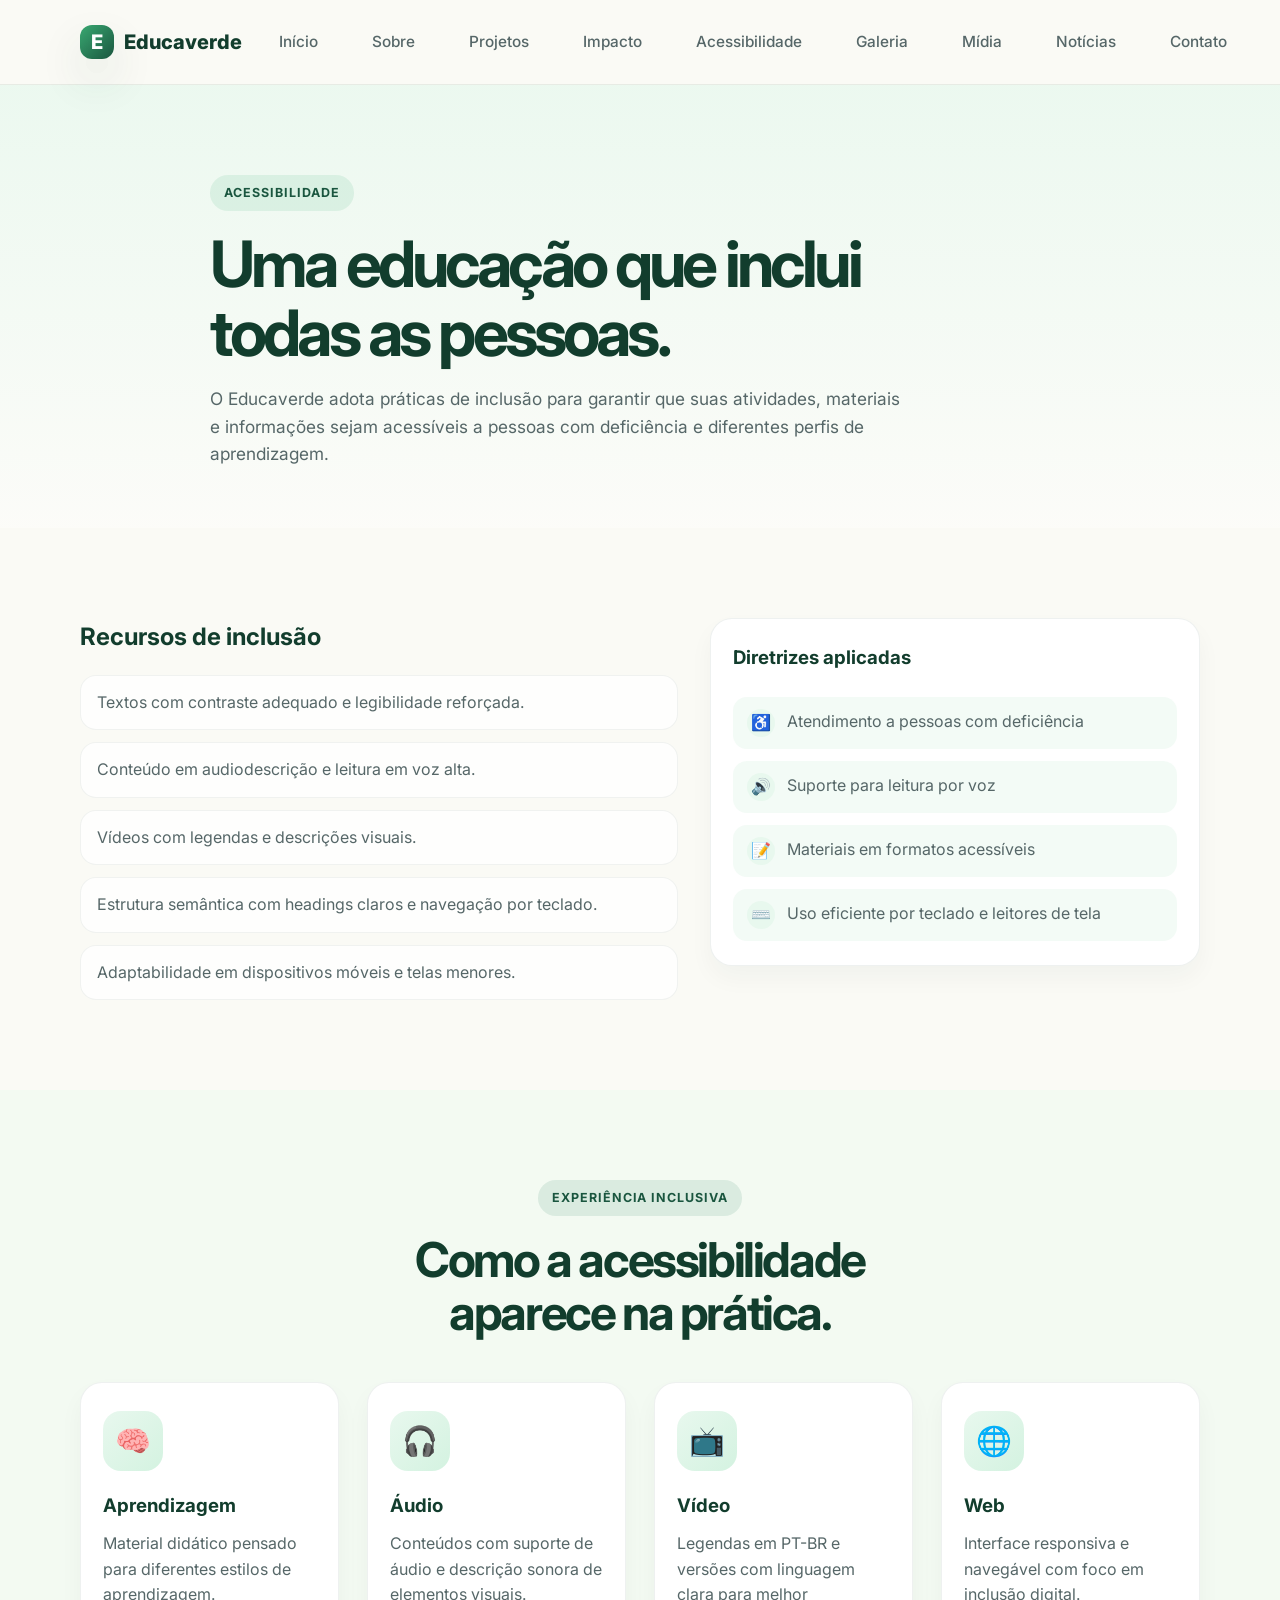
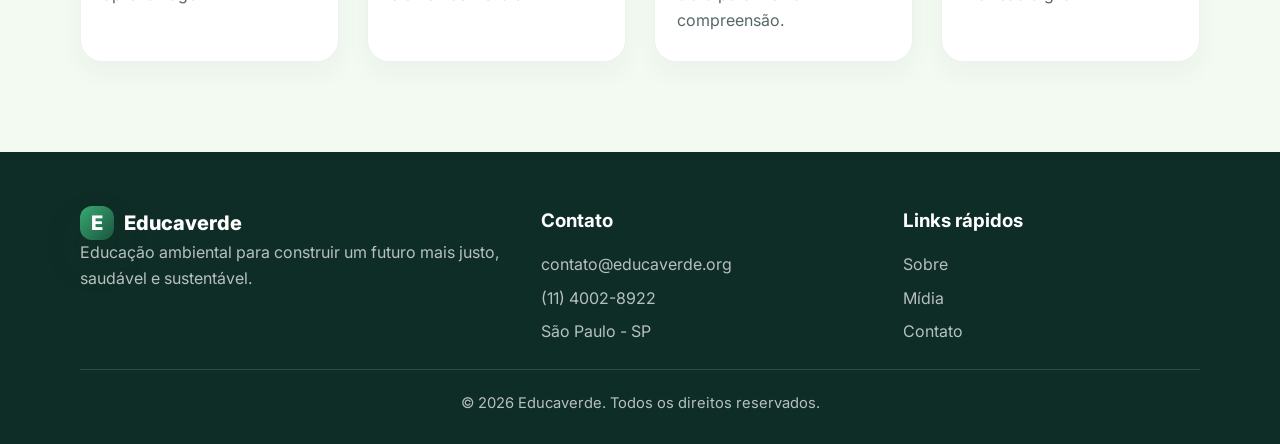
==== Educaverde/acessibilidade.html @ 52909c85 "Add files via upload" ====
<!DOCTYPE html>
<html lang="pt-BR">
  <head>
    <meta charset="UTF-8" />
    <meta name="viewport" content="width=device-width, initial-scale=1.0" />
    <title>Acessibilidade | Educaverde</title>
    <meta name="description" content="Recursos de inclusão para pessoas com deficiência no Educaverde." />
    <link rel="preconnect" href="https://fonts.googleapis.com" />
    <link rel="preconnect" href="https://fonts.gstatic.com" crossorigin />
    <link href="https://fonts.googleapis.com/css2?family=Inter:wght@400;500;600;700;800;900&display=swap" rel="stylesheet" />
    <link rel="stylesheet" href="styles.css" />
  </head>
  <body>
    <header class="topbar">
      <div class="container nav">
        <a href="index.html" class="brand" aria-label="Educaverde home">
          <span class="brand-mark">E</span>
          <span>Educaverde</span>
        </a>

        <nav class="menu" aria-label="Menu principal">
          <a href="index.html">Início</a>
          <a href="sobre.html">Sobre</a>
          <a href="projetos.html">Projetos</a>
          <a href="impacto.html">Impacto</a>
          <a href="acessibilidade.html">Acessibilidade</a>
          <a href="galeria.html">Galeria</a>
          <a href="midia.html">Mídia</a>
          <a href="noticias.html">Notícias</a>
          <a href="contato.html">Contato</a>
          <a href="orcamento_hospedagem.html">Orçamento</a>
        </nav>

        <a href="contato.html" class="btn btn-primary">Quero participar</a>
      </div>
    </header>

    <main>
      <section class="page-hero">
        <div class="container narrow">
          <span class="eyebrow">Acessibilidade</span>
          <h1>Uma educação que inclui todas as pessoas.</h1>
          <p>
            O Educaverde adota práticas de inclusão para garantir que suas atividades, materiais e informações sejam acessíveis a pessoas com deficiência e diferentes perfis de aprendizagem.
          </p>
        </div>
      </section>

      <section class="content-section">
        <div class="container two-col">
          <div>
            <h2>Recursos de inclusão</h2>
            <ul class="feature-list">
              <li>Textos com contraste adequado e legibilidade reforçada.</li>
              <li>Conteúdo em audiodescrição e leitura em voz alta.</li>
              <li>Vídeos com legendas e descrições visuais.</li>
              <li>Estrutura semântica com headings claros e navegação por teclado.</li>
              <li>Adaptabilidade em dispositivos móveis e telas menores.</li>
            </ul>
          </div>

          <div class="info-panel">
            <h3>Diretrizes aplicadas</h3>
            <ul class="check-list vertical">
              <li><strong>♿</strong><span>Atendimento a pessoas com deficiência</span></li>
              <li><strong>🔊</strong><span>Suporte para leitura por voz</span></li>
              <li><strong>📝</strong><span>Materiais em formatos acessíveis</span></li>
              <li><strong>⌨️</strong><span>Uso eficiente por teclado e leitores de tela</span></li>
            </ul>
          </div>
        </div>
      </section>

      <section class="content-section muted-bg">
        <div class="container">
          <div class="section-heading center">
            <span class="eyebrow eyebrow-green">Experiência inclusiva</span>
            <h2>Como a acessibilidade aparece na prática.</h2>
          </div>

          <div class="card-grid four-col">
            <article class="mini-card-panel">
              <div class="icon-box">🧠</div>
              <h3>Aprendizagem</h3>
              <p>Material didático pensado para diferentes estilos de aprendizagem.</p>
            </article>
            <article class="mini-card-panel">
              <div class="icon-box">🎧</div>
              <h3>Áudio</h3>
              <p>Conteúdos com suporte de áudio e descrição sonora de elementos visuais.</p>
            </article>
            <article class="mini-card-panel">
              <div class="icon-box">📺</div>
              <h3>Vídeo</h3>
              <p>Legendas em PT-BR e versões com linguagem clara para melhor compreensão.</p>
            </article>
            <article class="mini-card-panel">
              <div class="icon-box">🌐</div>
              <h3>Web</h3>
              <p>Interface responsiva e navegável com foco em inclusão digital.</p>
            </article>
          </div>
        </div>
      </section>
    </main>

    <footer class="site-footer">
      <div class="container footer-grid">
        <div>
          <a href="index.html" class="brand footer-brand">
            <span class="brand-mark">E</span>
            <span>Educaverde</span>
          </a>
          <p>Educação ambiental para construir um futuro mais justo, saudável e sustentável.</p>
        </div>
        <div>
          <h3>Contato</h3>
          <ul>
            <li>contato@educaverde.org</li>
            <li>(11) 4002-8922</li>
            <li>São Paulo - SP</li>
          </ul>
        </div>
        <div>
          <h3>Links rápidos</h3>
          <ul>
            <li><a href="sobre.html">Sobre</a></li>
            <li><a href="midia.html">Mídia</a></li>
            <li><a href="contato.html">Contato</a></li>
          </ul>
        </div>
      </div>
      <div class="container footer-bottom"><span>© 2026 Educaverde. Todos os direitos reservados.</span></div>
    </footer>
  </body>
</html>
---- Educaverde/styles.css ----
:root {
  --green-900: #123d2d;
  --green-800: #1a563f;
  --green-700: #277a5a;
  --green-600: #39a871;
  --green-500: #70d59a;
  --green-100: #e8f8ee;
  --green-50: #f2fbf5;
  --cream: #fafaf5;
  --white: #ffffff;
  --text: #1f2a2a;
  --muted: #566768;
  --shadow: 0 20px 45px rgba(25, 77, 59, 0.12);
  --radius: 22px;
}

* {
  box-sizing: border-box;
  margin: 0;
  padding: 0;
}

html {
  scroll-behavior: smooth;
  scroll-padding-top: 100px;
}

body {
  font-family: "Inter", sans-serif;
  background: var(--cream);
  color: var(--text);
  line-height: 1.6;
}

a {
  text-decoration: none;
  color: inherit;
}

img {
  max-width: 100%;
  display: block;
}

.container {
  width: min(1120px, calc(100% - 32px));
  margin: 0 auto;
}

.topbar {
  position: sticky;
  top: 0;
  z-index: 20;
  background: rgba(250, 250, 245, 0.88);
  backdrop-filter: blur(10px);
  border-bottom: 1px solid rgba(18, 61, 45, 0.08);
}

.nav {
  display: flex;
  align-items: center;
  justify-content: space-between;
  min-height: 84px;
  gap: 24px;
}

.brand {
  display: inline-flex;
  align-items: center;
  gap: 10px;
  font-weight: 800;
  font-size: 1.25rem;
  color: var(--green-900);
}

.brand-mark {
  display: inline-flex;
  align-items: center;
  justify-content: center;
  width: 34px;
  height: 34px;
  border-radius: 12px;
  background: linear-gradient(135deg, var(--green-600), var(--green-800));
  color: var(--white);
  box-shadow: var(--shadow);
}

.menu {
  display: flex;
  align-items: center;
  gap: 28px;
  color: var(--muted);
  font-size: 0.96rem;
  font-weight: 500;
}

.menu a {
  transition: color 0.2s ease, background-color 0.2s ease, border-color 0.2s ease;
  padding: 8px 12px;
  border-radius: 999px;
  border: 1px solid transparent;
}

.menu a:hover,
.menu a:focus-visible {
  color: var(--green-800);
  background: rgba(57, 168, 113, 0.08);
}

.menu a.active {
  background: rgba(57, 168, 113, 0.12);
  color: var(--green-900);
  border-color: rgba(39, 122, 90, 0.18);
  font-weight: 700;
}

.btn {
  display: inline-flex;
  align-items: center;
  justify-content: center;
  border-radius: 999px;
  padding: 0.9rem 1.6rem;
  font-weight: 700;
  transition: transform 0.2s ease, box-shadow 0.2s ease;
}

.btn:hover,
.btn:focus-visible {
  transform: translateY(-1px);
}

.btn-primary {
  background: linear-gradient(135deg, var(--green-600), var(--green-800));
  color: var(--white);
  box-shadow: 0 14px 25px rgba(39, 122, 90, 0.25);
}

.btn-secondary {
  background: var(--white);
  color: var(--green-900);
  border: 1px solid rgba(18, 61, 45, 0.12);
}

.hero {
  position: relative;
  overflow: hidden;
  padding: 64px 0 32px;
  background:
    radial-gradient(circle at top left, rgba(112, 213, 154, 0.22), transparent 35%),
    linear-gradient(180deg, rgba(255,255,255,0.4), rgba(232,248,238,0.8));
}

.hero-grid {
  display: grid;
  grid-template-columns: 1.1fr 0.9fr;
  align-items: center;
  gap: 52px;
}

.eyebrow {
  display: inline-block;
  margin-bottom: 18px;
  padding: 8px 14px;
  border-radius: 999px;
  background: rgba(57, 168, 113, 0.12);
  color: var(--green-800);
  font-size: 0.78rem;
  font-weight: 700;
  letter-spacing: 0.08em;
  text-transform: uppercase;
}

.eyebrow-green {
  background: rgba(39, 122, 90, 0.12);
}

.hero-copy h1 {
  font-size: clamp(2.5rem, 5vw, 5rem);
  line-height: 1.05;
  letter-spacing: -0.06em;
  color: var(--green-900);
  max-width: 600px;
}

.hero-copy p {
  max-width: 550px;
  margin-top: 20px;
  color: var(--muted);
  font-size: 1.08rem;
}

.hero-actions {
  display: flex;
  flex-wrap: wrap;
  gap: 16px;
  margin-top: 30px;
}

.social-proof {
  list-style: none;
  display: flex;
  flex-wrap: wrap;
  gap: 28px;
  margin-top: 36px;
}

.social-proof li {
  display: flex;
  flex-direction: column;
  gap: 6px;
}

.social-proof strong {
  font-size: 1.8rem;
  color: var(--green-900);
}

.social-proof span {
  color: var(--muted);
  font-size: 0.9rem;
}

.hero-visual {
  position: relative;
  min-height: 540px;
}

.image-card {
  position: absolute;
  right: 30px;
  top: 34px;
  width: min(100%, 520px);
  border-radius: 28px;
  overflow: hidden;
  box-shadow: var(--shadow);
  border: 8px solid rgba(255,255,255,0.7);
}

.image-card img {
  width: 100%;
  height: 620px;
  object-fit: cover;
}

.card-badge {
  position: absolute;
  left: 24px;
  top: 24px;
  z-index: 1;
  background: rgba(255,255,255,0.9);
  color: var(--green-900);
  padding: 0.5rem 0.8rem;
  border-radius: 999px;
  font-weight: 800;
}

.mini-card {
  position: absolute;
  background: rgba(255,255,255,0.96);
  padding: 1rem 1.1rem;
  border-radius: 18px;
  box-shadow: var(--shadow);
  border: 1px solid rgba(18, 61, 45, 0.06);
}

.mini-card-top {
  left: 0;
  top: 80px;
}

.mini-card-bottom {
  right: 0;
  bottom: 20px;
}

.mini-label {
  display: block;
  color: var(--muted);
  font-size: 0.72rem;
  margin-bottom: 0.3rem;
}

.mini-card strong {
  display: block;
  font-size: 1.1rem;
  color: var(--green-900);
}

.mini-card small {
  color: var(--muted);
}

.features,
.programs,
.testimonials,
.about {
  padding: 100px 0;
}

.section-heading {
  margin-bottom: 42px;
}

.section-heading h2 {
  max-width: 620px;
  font-size: clamp(2rem, 4vw, 3rem);
  line-height: 1.1;
  letter-spacing: -0.05em;
  color: var(--green-900);
}

.center {
  text-align: center;
}

.center h2 {
  margin: 0 auto;
}

.feature-grid {
  display: grid;
  grid-template-columns: repeat(3, minmax(0, 1fr));
  gap: 28px;
}

.feature-card {
  background: var(--white);
  border: 1px solid rgba(18, 61, 45, 0.07);
  border-radius: var(--radius);
  padding: 28px 24px;
  box-shadow: 0 10px 30px rgba(18,61,45,0.05);
}

.icon-box {
  width: 60px;
  height: 60px;
  display: grid;
  place-items: center;
  border-radius: 18px;
  margin-bottom: 20px;
  background: linear-gradient(135deg, var(--green-100), rgba(112, 213, 154, 0.3));
  font-size: 1.8rem;
}

.feature-card h3 {
  margin-bottom: 12px;
  color: var(--green-900);
  font-size: 1.3rem;
}

.feature-card p,
.about-copy p,
.program-card p,
.testimonial-grid blockquote {
  color: var(--muted);
}

.about-grid {
  display: grid;
  grid-template-columns: 0.95fr 1.05fr;
  gap: 48px;
  align-items: center;
}

.about-image img {
  width: 100%;
  height: 560px;
  object-fit: cover;
  border-radius: 30px;
  box-shadow: var(--shadow);
}

.about-copy h2 {
  font-size: clamp(2rem, 4vw, 3rem);
  line-height: 1.12;
  letter-spacing: -0.05em;
  color: var(--green-900);
  margin-bottom: 20px;
}

.check-list {
  margin-top: 24px;
  display: grid;
  gap: 18px;
}

.check-list div {
  display: flex;
  align-items: flex-start;
  gap: 12px;
}

.check-list strong {
  width: 28px;
  height: 28px;
  border-radius: 50%;
  display: inline-flex;
  align-items: center;
  justify-content: center;
  color: var(--green-800);
  background: var(--green-100);
  font-size: 1rem;
}

.stats {
  background: linear-gradient(135deg, var(--green-900), var(--green-700));
  color: var(--white);
  padding: 44px 0;
}

.stats-grid {
  display: grid;
  grid-template-columns: repeat(3, minmax(0, 1fr));
  gap: 24px;
}

.stat-item {
  padding: 18px 20px;
  text-align: center;
}

.stat-item strong {
  display: block;
  font-size: clamp(2.1rem, 4vw, 3rem);
  margin-bottom: 12px;
}

.stat-item span {
  color: rgba(255,255,255,0.8);
}

.program-grid {
  display: grid;
  grid-template-columns: repeat(3, minmax(0, 1fr));
  gap: 28px;
}

.program-card {
  padding: 28px 24px;
  background: var(--white);
  border-radius: var(--radius);
  border: 1px solid rgba(18, 61, 45, 0.07);
  box-shadow: 0 12px 30px rgba(18,61,45,0.05);
}

.tag {
  display: inline-block;
  background: var(--green-100);
  color: var(--green-800);
  border-radius: 999px;
  padding: 8px 12px;
  font-size: 0.72rem;
  font-weight: 700;
  letter-spacing: 0.04em;
  text-transform: uppercase;
  margin-bottom: 18px;
}

.program-card h3 {
  margin-bottom: 12px;
  color: var(--green-900);
  font-size: 1.5rem;
}

.testimonial-grid {
  display: grid;
  grid-template-columns: repeat(3, minmax(0, 1fr));
  gap: 28px;
}

.testimonial-grid blockquote {
  background: var(--white);
  border-radius: var(--radius);
  padding: 28px 24px;
  border: 1px solid rgba(18, 61, 45, 0.07);
  box-shadow: 0 12px 30px rgba(18,61,45,0.04);
  font-size: 1rem;
  line-height: 1.8;
}

.testimonial-grid footer {
  margin-top: 20px;
  color: var(--green-800);
  font-weight: 700;
}

.site-footer {
  background: #0e2d26;
  color: rgba(255,255,255,0.82);
  padding-top: 54px;
}

.footer-grid {
  display: grid;
  grid-template-columns: 1.3fr 1fr 0.9fr;
  gap: 32px;
  padding-bottom: 24px;
}

.footer-brand {
  color: var(--white);
}

.site-footer h3 {
  margin-bottom: 16px;
  color: var(--white);
}

.site-footer p,
.site-footer ul {
  color: rgba(255,255,255,0.7);
}

.site-footer ul {
  list-style: none;
  display: grid;
  gap: 8px;
}

.footer-bottom {
  border-top: 1px solid rgba(255,255,255,0.14);
  padding: 22px 0 28px;
  text-align: center;
  color: rgba(255,255,255,0.7);
  font-size: 0.92rem;
}

.content-section {
  padding: 100px 0;
}

.muted-bg {
  background: rgba(232, 248, 238, 0.45);
}

.two-col {
  display: grid;
  grid-template-columns: 1.1fr 0.9fr;
  gap: 32px;
  align-items: start;
}

.two-col h2,
.info-panel h3 {
  color: var(--green-900);
  margin-bottom: 18px;
}

.two-col p {
  color: var(--muted);
  max-width: 620px;
}

.info-panel {
  background: var(--white);
  border: 1px solid rgba(18, 61, 45, 0.07);
  border-radius: var(--radius);
  box-shadow: 0 12px 24px rgba(18,61,45,0.04);
  padding: 24px 22px;
}

.check-list.vertical {
  display: grid;
  gap: 12px;
}

.check-list.vertical li {
  display: flex;
  align-items: flex-start;
  gap: 12px;
  background: rgba(232,248,238,0.5);
  border-radius: 14px;
  padding: 12px 14px;
}

.gallery-grid,
.media-grid,
.news-grid,
.pricing-grid {
  display: grid;
  gap: 28px;
}

.gallery-grid {
  grid-template-columns: repeat(3, minmax(0, 1fr));
}

.gallery-item {
  background: var(--white);
  border: 1px solid rgba(18, 61, 45, 0.07);
  border-radius: var(--radius);
  overflow: hidden;
  box-shadow: 0 12px 24px rgba(18,61,45,0.04);
}

.gallery-item img {
  width: 100%;
  height: 300px;
  object-fit: cover;
}

.gallery-item figcaption {
  padding: 16px 18px 18px;
  color: var(--muted);
}

.media-grid {
  grid-template-columns: repeat(3, minmax(0, 1fr));
}

.media-card,
.news-card,
.pricing-card {
  background: var(--white);
  border: 1px solid rgba(18, 61, 45, 0.07);
  border-radius: var(--radius);
  padding: 22px 20px;
  box-shadow: 0 12px 24px rgba(18,61,45,0.04);
}

.media-card h3,
.news-card h3,
.pricing-card h3 {
  color: var(--green-900);
  margin-bottom: 14px;
}

.video-wrap,
.iframe-wrap {
  position: relative;
  width: 100%;
  overflow: hidden;
  border-radius: 18px;
  background: #dfeee6;
}

.video-wrap {
  aspect-ratio: 16 / 9;
}

.iframe-wrap {
  aspect-ratio: 16 / 12;
}

.video-wrap iframe,
.iframe-wrap iframe {
  width: 100%;
  height: 100%;
  border: 0;
}

audio {
  width: 100%;
}

.news-grid {
  grid-template-columns: repeat(2, minmax(0, 1fr));
}

.news-card p,
.pricing-card p {
  color: var(--muted);
}

.pricing-grid {
  grid-template-columns: repeat(3, minmax(0, 1fr));
}

.pricing-card {
  text-align: center;
}

.pricing-card strong {
  display: block;
  font-size: 2rem;
  color: var(--green-900);
  margin-bottom: 10px;
}

.pricing-card.featured {
  background: linear-gradient(135deg, rgba(57, 168, 113, 0.08), rgba(18, 61, 45, 0.04));
  border-color: rgba(57, 168, 113, 0.3);
}

.page-hero {
  padding: 90px 0 60px;
  background: linear-gradient(180deg, rgba(232, 248, 238, 0.8), rgba(255,255,255,0.35));
}

.page-hero h1 {
  font-size: clamp(2.4rem, 5vw, 4.2rem);
  line-height: 1.08;
  letter-spacing: -0.06em;
  color: var(--green-900);
  max-width: 760px;
}

.page-hero p {
  max-width: 700px;
  margin-top: 18px;
  color: var(--muted);
  font-size: 1.08rem;
}

.narrow {
  max-width: 860px;
}

.content-section {
  padding: 90px 0;
}

.muted-bg {
  background: rgba(232, 248, 238, 0.45);
}

.two-col,
.contact-grid {
  display: grid;
  grid-template-columns: 1.1fr 0.9fr;
  gap: 32px;
  align-items: start;
}

.two-col h2,
.info-panel h3,
.team-panel h3 {
  color: var(--green-900);
  margin-bottom: 18px;
}

.two-col p,
.feature-list,
.info-panel,
.team-list span {
  color: var(--muted);
}

.feature-list {
  list-style: none;
  display: grid;
  gap: 12px;
  margin-top: 18px;
  padding-left: 0;
}

.feature-list li {
  display: flex;
  align-items: flex-start;
  gap: 12px;
  background: rgba(255,255,255,0.75);
  border: 1px solid rgba(18, 61, 45, 0.06);
  border-radius: 16px;
  padding: 14px 16px;
}

.info-panel,
.card-panel,
.chart-card,
.contact-form,
.team-panel,
.news-card,
.media-card,
.gallery-item,
.mini-card-panel {
  background: var(--white);
  border-radius: var(--radius);
  border: 1px solid rgba(18, 61, 45, 0.07);
  box-shadow: 0 12px 24px rgba(18,61,45,0.04);
}

.info-panel {
  padding: 24px 22px;
}

.check-list {
  list-style: none;
  display: grid;
  gap: 14px;
}

.check-list li {
  display: flex;
  align-items: flex-start;
  gap: 12px;
}

.check-list.vertical li {
  background: rgba(232,248,238,0.5);
  border-radius: 14px;
  padding: 12px 14px;
}

.card-grid {
  display: grid;
  gap: 28px;
}

.three-col {
  grid-template-columns: repeat(3, minmax(0, 1fr));
}

.four-col {
  grid-template-columns: repeat(4, minmax(0, 1fr));
}

.mini-card-panel {
  padding: 28px 22px;
}

.mini-card-panel h3 {
  color: var(--green-900);
  margin-bottom: 10px;
}

.mini-card-panel p {
  color: var(--muted);
}

.timeline {
  display: grid;
  gap: 22px;
  margin-top: 28px;
}

.timeline-item {
  display: grid;
  grid-template-columns: 120px 1fr;
  gap: 18px;
  align-items: flex-start;
  background: rgba(255,255,255,0.75);
  border: 1px solid rgba(18, 61, 45, 0.06);
  border-radius: 18px;
  padding: 22px 24px;
}

.timeline-item span {
  display: inline-block;
  width: 100%;
  color: var(--green-800);
  font-weight: 800;
  background: rgba(57, 168, 113, 0.12);
  border-radius: 999px;
  text-align: center;
  padding: 10px 8px;
}

.timeline-item h3 {
  color: var(--green-900);
  margin-bottom: 8px;
}

.timeline-item p {
  color: var(--muted);
}

.project-card {
  background: var(--white);
  border-radius: var(--radius);
  overflow: hidden;
  border: 1px solid rgba(18,61,45,0.07);
  box-shadow: 0 12px 24px rgba(18,61,45,0.04);
}

.project-thumb {
  height: 220px;
  background-size: cover;
  background-position: center;
}

.thumb-one { background-image: url('https://images.unsplash.com/photo-1466692476868-aef1dfb1e735?auto=format&fit=crop&w=900&q=80'); }
.thumb-two { background-image: url('https://images.unsplash.com/photo-1532996122724-e3c354a0b15b?auto=format&fit=crop&w=900&q=80'); }
.thumb-three { background-image: url('https://images.unsplash.com/photo-1501004318641-b39e6451bec6?auto=format&fit=crop&w=900&q=80'); }
.thumb-four { background-image: url('https://images.unsplash.com/photo-1517048676732-d65bc937f952?auto=format&fit=crop&w=900&q=80'); }
.thumb-five { background-image: url('https://images.unsplash.com/photo-1522202176988-66273c2fd55f?auto=format&fit=crop&w=900&q=80'); }
.thumb-six { background-image: url('https://images.unsplash.com/photo-1497486751825-1233686d5d80?auto=format&fit=crop&w=900&q=80'); }

.project-body {
  padding: 22px 20px 26px;
}

.project-body h3 {
  color: var(--green-900);
  margin-bottom: 12px;
}

.project-body p {
  color: var(--muted);
}

.stats-page {
  grid-template-columns: repeat(3, minmax(0, 1fr));
}

.stats-page .stat-item {
  background: var(--white);
  border: 1px solid rgba(18, 61, 45, 0.07);
  border-radius: var(--radius);
  color: var(--green-900);
  box-shadow: 0 12px 24px rgba(18,61,45,0.04);
}

.stats-page .stat-item span {
  color: var(--muted);
}

.chart-grid {
  display: grid;
  grid-template-columns: 1.2fr 0.8fr;
  gap: 28px;
}

.chart-card {
  padding: 26px;
}

.chart-card h3 {
  color: var(--green-900);
  margin-bottom: 24px;
}

.bar-group {
  display: grid;
  gap: 18px;
}

.bar-row {
  display: grid;
  grid-template-columns: 110px 1fr 52px;
  align-items: center;
  gap: 14px;
  color: var(--muted);
}

.bar {
  height: 14px;
  border-radius: 999px;
  background: rgba(57, 168, 113, 0.14);
  overflow: hidden;
}

.bar i {
  display: block;
  height: 100%;
  border-radius: inherit;
  background: linear-gradient(135deg, var(--green-600), var(--green-800));
}

.donut-wrap {
  display: flex;
  align-items: center;
  justify-content: center;
  gap: 22px;
  min-height: 200px;
}

.donut {
  width: 140px;
  height: 140px;
  border-radius: 50%;
  display: grid;
  place-items: center;
  background: conic-gradient(var(--green-700) 0 64%, rgba(57, 168, 113, 0.18) 64% 100%);
  position: relative;
}

.donut::before {
  content: "";
  position: absolute;
  inset: 20px;
  background: var(--white);
  border-radius: 50%;
}

.donut span {
  position: relative;
  z-index: 1;
  color: var(--green-900);
  font-weight: 800;
}

.donut-wrap ul {
  list-style: none;
  display: grid;
  gap: 8px;
  color: var(--muted);
}

.table-wrap {
  overflow-x: auto;
  background: var(--white);
  border: 1px solid rgba(18,61,45,0.07);
  border-radius: var(--radius);
  box-shadow: 0 12px 24px rgba(18,61,45,0.04);
}

table {
  width: 100%;
  border-collapse: collapse;
}

th, td {
  padding: 18px 20px;
  border-bottom: 1px solid rgba(18,61,45,0.08);
  text-align: left;
}

th {
  background: rgba(232,248,238,0.7);
  color: var(--green-900);
  font-weight: 700;
}

td {
  color: var(--text);
}

.gallery-grid {
  display: grid;
  grid-template-columns: repeat(3, minmax(0, 1fr));
  gap: 26px;
}

.gallery-item {
  overflow: hidden;
}

.gallery-item img {
  width: 100%;
  height: 300px;
  object-fit: cover;
}

.gallery-item figcaption {
  padding: 16px 18px 18px;
  color: var(--muted);
}

.media-grid {
  display: grid;
  grid-template-columns: repeat(3, minmax(0, 1fr));
  gap: 26px;
}

.media-card {
  padding: 22px 20px;
}

.media-card h3 {
  margin-bottom: 16px;
  color: var(--green-900);
}

.video-wrap,
.iframe-wrap {
  position: relative;
  width: 100%;
  overflow: hidden;
  border-radius: 18px;
  background: #dfeee6;
}

.video-wrap {
  aspect-ratio: 16 / 9;
}

.iframe-wrap {
  aspect-ratio: 16 / 12;
}

.video-wrap iframe,
.iframe-wrap iframe {
  width: 100%;
  height: 100%;
  border: 0;
}

audio {
  width: 100%;
}

.news-grid {
  display: grid;
  grid-template-columns: repeat(2, minmax(0, 1fr));
  gap: 28px;
}

.news-card {
  padding: 28px 24px;
}

.news-card h3 {
  color: var(--green-900);
  margin-bottom: 12px;
}

.news-card p {
  color: var(--muted);
  margin-bottom: 18px;
}

.news-card a {
  color: var(--green-800);
  font-weight: 700;
}

.contact-form {
  padding: 28px 24px;
}

.field-group {
  display: grid;
  gap: 8px;
  margin-bottom: 18px;
}

.field-group label {
  font-weight: 600;
  color: var(--green-900);
}

.field-group input,
.field-group textarea {
  width: 100%;
  border: 1px solid rgba(18,61,45,0.14);
  border-radius: 14px;
  padding: 14px 16px;
  font: inherit;
  color: var(--text);
  background: #fff;
}

.field-group input:focus,
.field-group textarea:focus {
  outline: 2px solid rgba(57,168,113,0.25);
  border-color: var(--green-600);
}

.team-panel {
  padding: 28px 24px;
}

.team-list {
  display: grid;
  gap: 18px;
}

.team-list div {
  display: grid;
  gap: 4px;
}

.team-list strong {
  color: var(--green-900);
}

@media (max-width: 980px) {
  .hero-grid,
  .about-grid,
  .feature-grid,
  .program-grid,
  .testimonial-grid,
  .stats-grid,
  .footer-grid,
  .two-col,
  .contact-grid,
  .chart-grid,
  .three-col,
  .four-col,
  .gallery-grid,
  .media-grid,
  .news-grid,
  .stats-page {
    grid-template-columns: 1fr;
  }

  .hero-copy h1 {
    max-width: 100%;
  }

  .hero-visual {
    min-height: 420px;
  }

  .image-card {
    position: relative;
    right: auto;
    top: auto;
    width: 100%;
  }

  .mini-card-top {
    left: 24px;
    top: 22px;
  }

  .mini-card-bottom {
    right: 18px;
    bottom: -10px;
  }

  .timeline-item {
    grid-template-columns: 1fr;
  }
}

@media (max-width: 760px) {
  .nav {
    flex-wrap: wrap;
    justify-content: center;
    padding: 18px 0;
  }

  .menu {
    width: 100%;
    justify-content: center;
    flex-wrap: wrap;
  }

  .hero {
    padding-top: 36px;
  }

  .hero-copy h1 {
    font-size: 2.6rem;
  }

  .social-proof {
    gap: 18px;
  }

  .image-card img {
    height: 420px;
  }

  .feature-card,
  .program-card,
  .testimonial-grid blockquote {
    padding: 22px 18px;
  }
}
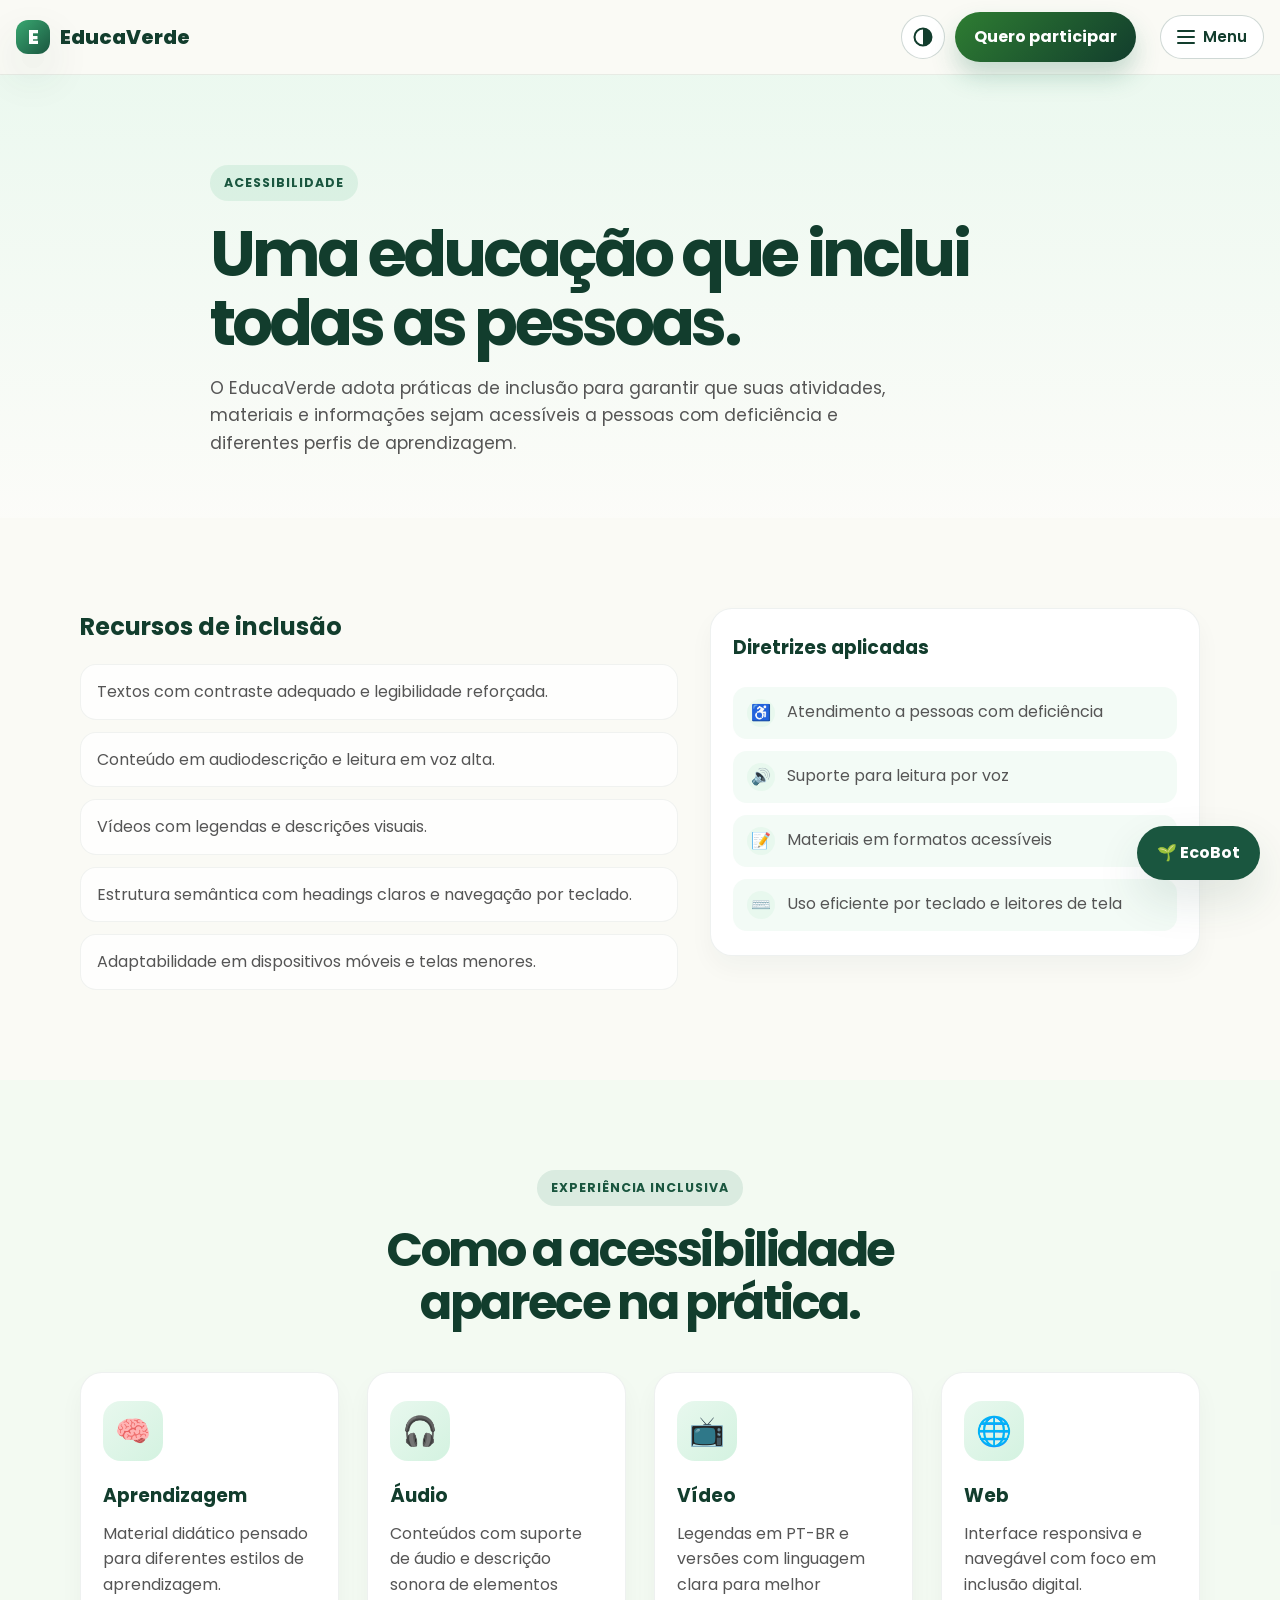
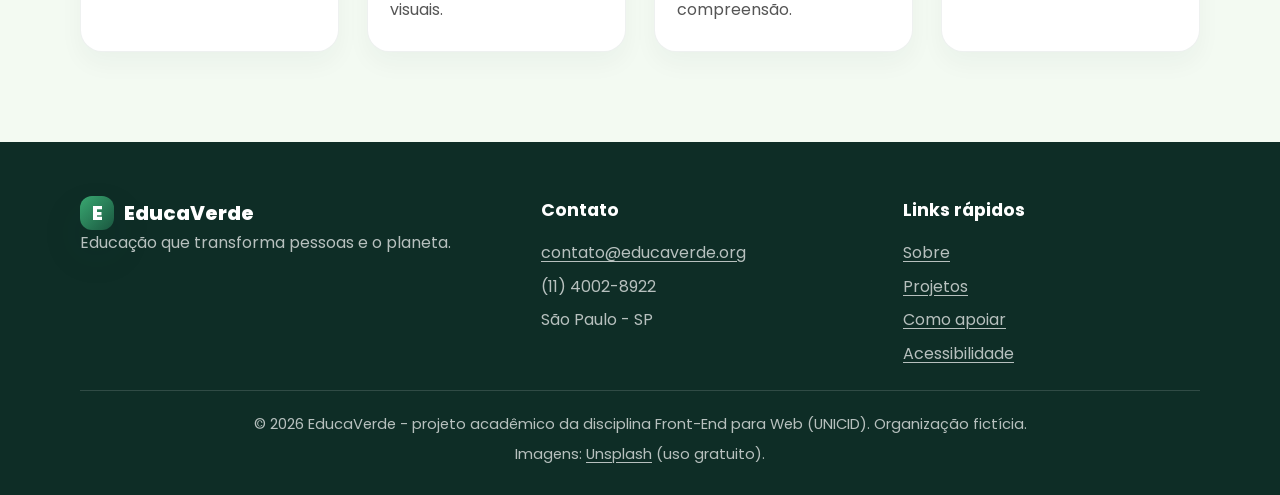
==== commit 4ede176f: "Add files via upload" ====
--- a/Educaverde/acessibilidade.html
+++ b/Educaverde/acessibilidade.html
@@ -1,136 +1,158 @@
-<!DOCTYPE html>
-<html lang="pt-BR">
-  <head>
-    <meta charset="UTF-8" />
-    <meta name="viewport" content="width=device-width, initial-scale=1.0" />
-    <title>Acessibilidade | Educaverde</title>
-    <meta name="description" content="Recursos de inclusão para pessoas com deficiência no Educaverde." />
-    <link rel="preconnect" href="https://fonts.googleapis.com" />
-    <link rel="preconnect" href="https://fonts.gstatic.com" crossorigin />
-    <link href="https://fonts.googleapis.com/css2?family=Inter:wght@400;500;600;700;800;900&display=swap" rel="stylesheet" />
-    <link rel="stylesheet" href="styles.css" />
-  </head>
-  <body>
-    <header class="topbar">
-      <div class="container nav">
-        <a href="index.html" class="brand" aria-label="Educaverde home">
-          <span class="brand-mark">E</span>
-          <span>Educaverde</span>
-        </a>
-
-        <nav class="menu" aria-label="Menu principal">
-          <a href="index.html">Início</a>
-          <a href="sobre.html">Sobre</a>
-          <a href="projetos.html">Projetos</a>
-          <a href="impacto.html">Impacto</a>
-          <a href="acessibilidade.html">Acessibilidade</a>
-          <a href="galeria.html">Galeria</a>
-          <a href="midia.html">Mídia</a>
-          <a href="noticias.html">Notícias</a>
-          <a href="contato.html">Contato</a>
-          <a href="orcamento_hospedagem.html">Orçamento</a>
-        </nav>
-
-        <a href="contato.html" class="btn btn-primary">Quero participar</a>
-      </div>
-    </header>
-
-    <main>
-      <section class="page-hero">
-        <div class="container narrow">
-          <span class="eyebrow">Acessibilidade</span>
-          <h1>Uma educação que inclui todas as pessoas.</h1>
-          <p>
-            O Educaverde adota práticas de inclusão para garantir que suas atividades, materiais e informações sejam acessíveis a pessoas com deficiência e diferentes perfis de aprendizagem.
-          </p>
-        </div>
-      </section>
-
-      <section class="content-section">
-        <div class="container two-col">
-          <div>
-            <h2>Recursos de inclusão</h2>
-            <ul class="feature-list">
-              <li>Textos com contraste adequado e legibilidade reforçada.</li>
-              <li>Conteúdo em audiodescrição e leitura em voz alta.</li>
-              <li>Vídeos com legendas e descrições visuais.</li>
-              <li>Estrutura semântica com headings claros e navegação por teclado.</li>
-              <li>Adaptabilidade em dispositivos móveis e telas menores.</li>
-            </ul>
-          </div>
-
-          <div class="info-panel">
-            <h3>Diretrizes aplicadas</h3>
-            <ul class="check-list vertical">
-              <li><strong>♿</strong><span>Atendimento a pessoas com deficiência</span></li>
-              <li><strong>🔊</strong><span>Suporte para leitura por voz</span></li>
-              <li><strong>📝</strong><span>Materiais em formatos acessíveis</span></li>
-              <li><strong>⌨️</strong><span>Uso eficiente por teclado e leitores de tela</span></li>
-            </ul>
-          </div>
-        </div>
-      </section>
-
-      <section class="content-section muted-bg">
-        <div class="container">
-          <div class="section-heading center">
-            <span class="eyebrow eyebrow-green">Experiência inclusiva</span>
-            <h2>Como a acessibilidade aparece na prática.</h2>
-          </div>
-
-          <div class="card-grid four-col">
-            <article class="mini-card-panel">
-              <div class="icon-box">🧠</div>
-              <h3>Aprendizagem</h3>
-              <p>Material didático pensado para diferentes estilos de aprendizagem.</p>
-            </article>
-            <article class="mini-card-panel">
-              <div class="icon-box">🎧</div>
-              <h3>Áudio</h3>
-              <p>Conteúdos com suporte de áudio e descrição sonora de elementos visuais.</p>
-            </article>
-            <article class="mini-card-panel">
-              <div class="icon-box">📺</div>
-              <h3>Vídeo</h3>
-              <p>Legendas em PT-BR e versões com linguagem clara para melhor compreensão.</p>
-            </article>
-            <article class="mini-card-panel">
-              <div class="icon-box">🌐</div>
-              <h3>Web</h3>
-              <p>Interface responsiva e navegável com foco em inclusão digital.</p>
-            </article>
-          </div>
-        </div>
-      </section>
-    </main>
-
-    <footer class="site-footer">
-      <div class="container footer-grid">
-        <div>
-          <a href="index.html" class="brand footer-brand">
-            <span class="brand-mark">E</span>
-            <span>Educaverde</span>
-          </a>
-          <p>Educação ambiental para construir um futuro mais justo, saudável e sustentável.</p>
-        </div>
-        <div>
-          <h3>Contato</h3>
-          <ul>
-            <li>contato@educaverde.org</li>
-            <li>(11) 4002-8922</li>
-            <li>São Paulo - SP</li>
-          </ul>
-        </div>
-        <div>
-          <h3>Links rápidos</h3>
-          <ul>
-            <li><a href="sobre.html">Sobre</a></li>
-            <li><a href="midia.html">Mídia</a></li>
-            <li><a href="contato.html">Contato</a></li>
-          </ul>
-        </div>
-      </div>
-      <div class="container footer-bottom"><span>© 2026 Educaverde. Todos os direitos reservados.</span></div>
-    </footer>
-  </body>
-</html>
+<!DOCTYPE html>
+<html lang="pt-BR">
+  <head>
+    <meta charset="UTF-8">
+    <meta name="viewport" content="width=device-width, initial-scale=1.0">
+    <title>Acessibilidade | EducaVerde</title>
+    <meta name="description" content="Recursos de inclusão para pessoas com deficiência no EducaVerde.">
+    <link rel="preconnect" href="https://fonts.googleapis.com">
+    <link rel="preconnect" href="https://fonts.gstatic.com" crossorigin>
+    <link href="https://fonts.googleapis.com/css2?family=Poppins:wght@400;500;600;700;800&amp;display=swap" rel="stylesheet">
+    <link rel="icon" href="favicon.svg" type="image/svg+xml">
+    <link rel="stylesheet" href="styles.css">
+  </head>
+  <body>
+    <a class="skip-link" href="#conteudo">Pular para o conteúdo</a>
+
+    <header class="topbar">
+      <div class="container nav">
+        <a href="index.html" class="brand">
+          <span class="brand-mark" aria-hidden="true">E</span>
+          <span>EducaVerde</span>
+        </a>
+
+        <button class="menu-toggle" type="button" aria-expanded="false" aria-controls="menu-principal">
+          <span class="menu-toggle-icon" aria-hidden="true"></span>
+          <span class="menu-toggle-text">Menu</span>
+        </button>
+
+        <nav id="menu-principal" class="menu" aria-label="Menu principal">
+          <a href="index.html">Início</a>
+          <a href="sobre.html">Sobre</a>
+          <a href="projetos.html">Projetos</a>
+          <a href="impacto.html">Impacto</a>
+          <a href="acessibilidade.html" aria-current="page">Acessibilidade</a>
+          <a href="galeria.html">Galeria</a>
+          <a href="midia.html">Mídia</a>
+          <a href="noticias.html">Notícias</a>
+          <a href="contato.html">Contato</a>
+          <a href="orcamento_hospedagem.html">Orçamento</a>
+        </nav>
+
+        <div class="nav-actions">
+          <button class="contrast-toggle" type="button" aria-pressed="false" title="Ativar ou desativar alto contraste">
+            <svg aria-hidden="true" focusable="false" width="20" height="20" viewBox="0 0 20 20"><circle cx="10" cy="10" r="8.5" fill="none" stroke="currentColor" stroke-width="2"/><path d="M10 1.5a8.5 8.5 0 0 1 0 17z" fill="currentColor"/></svg>
+            <span class="sr-only">Alto contraste</span>
+          </button>
+          <a href="contato.html" class="btn btn-primary">Quero participar</a>
+        </div>
+      </div>
+    </header>
+
+    <main id="conteudo" tabindex="-1">
+      <section class="page-hero">
+        <div class="container narrow">
+          <span class="eyebrow">Acessibilidade</span>
+          <h1>Uma educação que inclui todas as pessoas.</h1>
+          <p>
+            O EducaVerde adota práticas de inclusão para garantir que suas atividades, materiais e informações sejam acessíveis a pessoas com deficiência e diferentes perfis de aprendizagem.
+          </p>
+        </div>
+      </section>
+
+      <section class="content-section">
+        <div class="container two-col">
+          <div>
+            <h2>Recursos de inclusão</h2>
+            <ul class="feature-list">
+              <li>Textos com contraste adequado e legibilidade reforçada.</li>
+              <li>Conteúdo em audiodescrição e leitura em voz alta.</li>
+              <li>Vídeos com legendas e descrições visuais.</li>
+              <li>Estrutura semântica com headings claros e navegação por teclado.</li>
+              <li>Adaptabilidade em dispositivos móveis e telas menores.</li>
+            </ul>
+          </div>
+
+          <div class="info-panel">
+            <h3>Diretrizes aplicadas</h3>
+            <ul class="check-list vertical">
+              <li><strong>♿</strong><span>Atendimento a pessoas com deficiência</span></li>
+              <li><strong>🔊</strong><span>Suporte para leitura por voz</span></li>
+              <li><strong>📝</strong><span>Materiais em formatos acessíveis</span></li>
+              <li><strong>⌨️</strong><span>Uso eficiente por teclado e leitores de tela</span></li>
+            </ul>
+          </div>
+        </div>
+      </section>
+
+      <section class="content-section muted-bg">
+        <div class="container">
+          <div class="section-heading center">
+            <span class="eyebrow eyebrow-green">Experiência inclusiva</span>
+            <h2>Como a acessibilidade aparece na prática.</h2>
+          </div>
+
+          <div class="card-grid four-col">
+            <article class="mini-card-panel">
+              <div class="icon-box">🧠</div>
+              <h3>Aprendizagem</h3>
+              <p>Material didático pensado para diferentes estilos de aprendizagem.</p>
+            </article>
+            <article class="mini-card-panel">
+              <div class="icon-box">🎧</div>
+              <h3>Áudio</h3>
+              <p>Conteúdos com suporte de áudio e descrição sonora de elementos visuais.</p>
+            </article>
+            <article class="mini-card-panel">
+              <div class="icon-box">📺</div>
+              <h3>Vídeo</h3>
+              <p>Legendas em PT-BR e versões com linguagem clara para melhor compreensão.</p>
+            </article>
+            <article class="mini-card-panel">
+              <div class="icon-box">🌐</div>
+              <h3>Web</h3>
+              <p>Interface responsiva e navegável com foco em inclusão digital.</p>
+            </article>
+          </div>
+        </div>
+      </section>
+    </main>
+
+    <footer class="site-footer">
+      <div class="container footer-grid">
+        <div>
+          <a href="index.html" class="brand footer-brand">
+            <span class="brand-mark" aria-hidden="true">E</span>
+            <span>EducaVerde</span>
+          </a>
+          <p>Educação que transforma pessoas e o planeta.</p>
+        </div>
+
+        <div>
+          <h2 class="footer-title">Contato</h2>
+          <ul>
+            <li><a href="mailto:contato@educaverde.org">contato@educaverde.org</a></li>
+            <li>(11) 4002-8922</li>
+            <li>São Paulo - SP</li>
+          </ul>
+        </div>
+
+        <div>
+          <h2 class="footer-title">Links rápidos</h2>
+          <ul>
+            <li><a href="sobre.html">Sobre</a></li>
+            <li><a href="projetos.html">Projetos</a></li>
+            <li><a href="contato.html#apoie">Como apoiar</a></li>
+            <li><a href="acessibilidade.html">Acessibilidade</a></li>
+          </ul>
+        </div>
+      </div>
+
+      <div class="container footer-bottom">
+        <p>© 2026 EducaVerde - projeto acadêmico da disciplina Front-End para Web (UNICID). Organização fictícia.</p>
+        <p>Imagens: <a href="https://unsplash.com/" rel="noopener">Unsplash</a> (uso gratuito).</p>
+      </div>
+    </footer>
+      <script src="script.js"></script>
+  </body>
+</html>
--- a/Educaverde/styles.css
+++ b/Educaverde/styles.css
@@ -1,1241 +1,1868 @@
-:root {
-  --green-900: #123d2d;
-  --green-800: #1a563f;
-  --green-700: #277a5a;
-  --green-600: #39a871;
-  --green-500: #70d59a;
-  --green-100: #e8f8ee;
-  --green-50: #f2fbf5;
-  --cream: #fafaf5;
-  --white: #ffffff;
-  --text: #1f2a2a;
-  --muted: #566768;
-  --shadow: 0 20px 45px rgba(25, 77, 59, 0.12);
-  --radius: 22px;
-}
-
-* {
-  box-sizing: border-box;
-  margin: 0;
-  padding: 0;
-}
-
-html {
-  scroll-behavior: smooth;
-  scroll-padding-top: 100px;
-}
-
-body {
-  font-family: "Inter", sans-serif;
-  background: var(--cream);
-  color: var(--text);
-  line-height: 1.6;
-}
-
-a {
-  text-decoration: none;
-  color: inherit;
-}
-
-img {
-  max-width: 100%;
-  display: block;
-}
-
-.container {
-  width: min(1120px, calc(100% - 32px));
-  margin: 0 auto;
-}
-
-.topbar {
-  position: sticky;
-  top: 0;
-  z-index: 20;
-  background: rgba(250, 250, 245, 0.88);
-  backdrop-filter: blur(10px);
-  border-bottom: 1px solid rgba(18, 61, 45, 0.08);
-}
-
-.nav {
-  display: flex;
-  align-items: center;
-  justify-content: space-between;
-  min-height: 84px;
-  gap: 24px;
-}
-
-.brand {
-  display: inline-flex;
-  align-items: center;
-  gap: 10px;
-  font-weight: 800;
-  font-size: 1.25rem;
-  color: var(--green-900);
-}
-
-.brand-mark {
-  display: inline-flex;
-  align-items: center;
-  justify-content: center;
-  width: 34px;
-  height: 34px;
-  border-radius: 12px;
-  background: linear-gradient(135deg, var(--green-600), var(--green-800));
-  color: var(--white);
-  box-shadow: var(--shadow);
-}
-
-.menu {
-  display: flex;
-  align-items: center;
-  gap: 28px;
-  color: var(--muted);
-  font-size: 0.96rem;
-  font-weight: 500;
-}
-
-.menu a {
-  transition: color 0.2s ease, background-color 0.2s ease, border-color 0.2s ease;
-  padding: 8px 12px;
-  border-radius: 999px;
-  border: 1px solid transparent;
-}
-
-.menu a:hover,
-.menu a:focus-visible {
-  color: var(--green-800);
-  background: rgba(57, 168, 113, 0.08);
-}
-
-.menu a.active {
-  background: rgba(57, 168, 113, 0.12);
-  color: var(--green-900);
-  border-color: rgba(39, 122, 90, 0.18);
-  font-weight: 700;
-}
-
-.btn {
-  display: inline-flex;
-  align-items: center;
-  justify-content: center;
-  border-radius: 999px;
-  padding: 0.9rem 1.6rem;
-  font-weight: 700;
-  transition: transform 0.2s ease, box-shadow 0.2s ease;
-}
-
-.btn:hover,
-.btn:focus-visible {
-  transform: translateY(-1px);
-}
-
-.btn-primary {
-  background: linear-gradient(135deg, var(--green-600), var(--green-800));
-  color: var(--white);
-  box-shadow: 0 14px 25px rgba(39, 122, 90, 0.25);
-}
-
-.btn-secondary {
-  background: var(--white);
-  color: var(--green-900);
-  border: 1px solid rgba(18, 61, 45, 0.12);
-}
-
-.hero {
-  position: relative;
-  overflow: hidden;
-  padding: 64px 0 32px;
-  background:
-    radial-gradient(circle at top left, rgba(112, 213, 154, 0.22), transparent 35%),
-    linear-gradient(180deg, rgba(255,255,255,0.4), rgba(232,248,238,0.8));
-}
-
-.hero-grid {
-  display: grid;
-  grid-template-columns: 1.1fr 0.9fr;
-  align-items: center;
-  gap: 52px;
-}
-
-.eyebrow {
-  display: inline-block;
-  margin-bottom: 18px;
-  padding: 8px 14px;
-  border-radius: 999px;
-  background: rgba(57, 168, 113, 0.12);
-  color: var(--green-800);
-  font-size: 0.78rem;
-  font-weight: 700;
-  letter-spacing: 0.08em;
-  text-transform: uppercase;
-}
-
-.eyebrow-green {
-  background: rgba(39, 122, 90, 0.12);
-}
-
-.hero-copy h1 {
-  font-size: clamp(2.5rem, 5vw, 5rem);
-  line-height: 1.05;
-  letter-spacing: -0.06em;
-  color: var(--green-900);
-  max-width: 600px;
-}
-
-.hero-copy p {
-  max-width: 550px;
-  margin-top: 20px;
-  color: var(--muted);
-  font-size: 1.08rem;
-}
-
-.hero-actions {
-  display: flex;
-  flex-wrap: wrap;
-  gap: 16px;
-  margin-top: 30px;
-}
-
-.social-proof {
-  list-style: none;
-  display: flex;
-  flex-wrap: wrap;
-  gap: 28px;
-  margin-top: 36px;
-}
-
-.social-proof li {
-  display: flex;
-  flex-direction: column;
-  gap: 6px;
-}
-
-.social-proof strong {
-  font-size: 1.8rem;
-  color: var(--green-900);
-}
-
-.social-proof span {
-  color: var(--muted);
-  font-size: 0.9rem;
-}
-
-.hero-visual {
-  position: relative;
-  min-height: 540px;
-}
-
-.image-card {
-  position: absolute;
-  right: 30px;
-  top: 34px;
-  width: min(100%, 520px);
-  border-radius: 28px;
-  overflow: hidden;
-  box-shadow: var(--shadow);
-  border: 8px solid rgba(255,255,255,0.7);
-}
-
-.image-card img {
-  width: 100%;
-  height: 620px;
-  object-fit: cover;
-}
-
-.card-badge {
-  position: absolute;
-  left: 24px;
-  top: 24px;
-  z-index: 1;
-  background: rgba(255,255,255,0.9);
-  color: var(--green-900);
-  padding: 0.5rem 0.8rem;
-  border-radius: 999px;
-  font-weight: 800;
-}
-
-.mini-card {
-  position: absolute;
-  background: rgba(255,255,255,0.96);
-  padding: 1rem 1.1rem;
-  border-radius: 18px;
-  box-shadow: var(--shadow);
-  border: 1px solid rgba(18, 61, 45, 0.06);
-}
-
-.mini-card-top {
-  left: 0;
-  top: 80px;
-}
-
-.mini-card-bottom {
-  right: 0;
-  bottom: 20px;
-}
-
-.mini-label {
-  display: block;
-  color: var(--muted);
-  font-size: 0.72rem;
-  margin-bottom: 0.3rem;
-}
-
-.mini-card strong {
-  display: block;
-  font-size: 1.1rem;
-  color: var(--green-900);
-}
-
-.mini-card small {
-  color: var(--muted);
-}
-
-.features,
-.programs,
-.testimonials,
-.about {
-  padding: 100px 0;
-}
-
-.section-heading {
-  margin-bottom: 42px;
-}
-
-.section-heading h2 {
-  max-width: 620px;
-  font-size: clamp(2rem, 4vw, 3rem);
-  line-height: 1.1;
-  letter-spacing: -0.05em;
-  color: var(--green-900);
-}
-
-.center {
-  text-align: center;
-}
-
-.center h2 {
-  margin: 0 auto;
-}
-
-.feature-grid {
-  display: grid;
-  grid-template-columns: repeat(3, minmax(0, 1fr));
-  gap: 28px;
-}
-
-.feature-card {
-  background: var(--white);
-  border: 1px solid rgba(18, 61, 45, 0.07);
-  border-radius: var(--radius);
-  padding: 28px 24px;
-  box-shadow: 0 10px 30px rgba(18,61,45,0.05);
-}
-
-.icon-box {
-  width: 60px;
-  height: 60px;
-  display: grid;
-  place-items: center;
-  border-radius: 18px;
-  margin-bottom: 20px;
-  background: linear-gradient(135deg, var(--green-100), rgba(112, 213, 154, 0.3));
-  font-size: 1.8rem;
-}
-
-.feature-card h3 {
-  margin-bottom: 12px;
-  color: var(--green-900);
-  font-size: 1.3rem;
-}
-
-.feature-card p,
-.about-copy p,
-.program-card p,
-.testimonial-grid blockquote {
-  color: var(--muted);
-}
-
-.about-grid {
-  display: grid;
-  grid-template-columns: 0.95fr 1.05fr;
-  gap: 48px;
-  align-items: center;
-}
-
-.about-image img {
-  width: 100%;
-  height: 560px;
-  object-fit: cover;
-  border-radius: 30px;
-  box-shadow: var(--shadow);
-}
-
-.about-copy h2 {
-  font-size: clamp(2rem, 4vw, 3rem);
-  line-height: 1.12;
-  letter-spacing: -0.05em;
-  color: var(--green-900);
-  margin-bottom: 20px;
-}
-
-.check-list {
-  margin-top: 24px;
-  display: grid;
-  gap: 18px;
-}
-
-.check-list div {
-  display: flex;
-  align-items: flex-start;
-  gap: 12px;
-}
-
-.check-list strong {
-  width: 28px;
-  height: 28px;
-  border-radius: 50%;
-  display: inline-flex;
-  align-items: center;
-  justify-content: center;
-  color: var(--green-800);
-  background: var(--green-100);
-  font-size: 1rem;
-}
-
-.stats {
-  background: linear-gradient(135deg, var(--green-900), var(--green-700));
-  color: var(--white);
-  padding: 44px 0;
-}
-
-.stats-grid {
-  display: grid;
-  grid-template-columns: repeat(3, minmax(0, 1fr));
-  gap: 24px;
-}
-
-.stat-item {
-  padding: 18px 20px;
-  text-align: center;
-}
-
-.stat-item strong {
-  display: block;
-  font-size: clamp(2.1rem, 4vw, 3rem);
-  margin-bottom: 12px;
-}
-
-.stat-item span {
-  color: rgba(255,255,255,0.8);
-}
-
-.program-grid {
-  display: grid;
-  grid-template-columns: repeat(3, minmax(0, 1fr));
-  gap: 28px;
-}
-
-.program-card {
-  padding: 28px 24px;
-  background: var(--white);
-  border-radius: var(--radius);
-  border: 1px solid rgba(18, 61, 45, 0.07);
-  box-shadow: 0 12px 30px rgba(18,61,45,0.05);
-}
-
-.tag {
-  display: inline-block;
-  background: var(--green-100);
-  color: var(--green-800);
-  border-radius: 999px;
-  padding: 8px 12px;
-  font-size: 0.72rem;
-  font-weight: 700;
-  letter-spacing: 0.04em;
-  text-transform: uppercase;
-  margin-bottom: 18px;
-}
-
-.program-card h3 {
-  margin-bottom: 12px;
-  color: var(--green-900);
-  font-size: 1.5rem;
-}
-
-.testimonial-grid {
-  display: grid;
-  grid-template-columns: repeat(3, minmax(0, 1fr));
-  gap: 28px;
-}
-
-.testimonial-grid blockquote {
-  background: var(--white);
-  border-radius: var(--radius);
-  padding: 28px 24px;
-  border: 1px solid rgba(18, 61, 45, 0.07);
-  box-shadow: 0 12px 30px rgba(18,61,45,0.04);
-  font-size: 1rem;
-  line-height: 1.8;
-}
-
-.testimonial-grid footer {
-  margin-top: 20px;
-  color: var(--green-800);
-  font-weight: 700;
-}
-
-.site-footer {
-  background: #0e2d26;
-  color: rgba(255,255,255,0.82);
-  padding-top: 54px;
-}
-
-.footer-grid {
-  display: grid;
-  grid-template-columns: 1.3fr 1fr 0.9fr;
-  gap: 32px;
-  padding-bottom: 24px;
-}
-
-.footer-brand {
-  color: var(--white);
-}
-
-.site-footer h3 {
-  margin-bottom: 16px;
-  color: var(--white);
-}
-
-.site-footer p,
-.site-footer ul {
-  color: rgba(255,255,255,0.7);
-}
-
-.site-footer ul {
-  list-style: none;
-  display: grid;
-  gap: 8px;
-}
-
-.footer-bottom {
-  border-top: 1px solid rgba(255,255,255,0.14);
-  padding: 22px 0 28px;
-  text-align: center;
-  color: rgba(255,255,255,0.7);
-  font-size: 0.92rem;
-}
-
-.content-section {
-  padding: 100px 0;
-}
-
-.muted-bg {
-  background: rgba(232, 248, 238, 0.45);
-}
-
-.two-col {
-  display: grid;
-  grid-template-columns: 1.1fr 0.9fr;
-  gap: 32px;
-  align-items: start;
-}
-
-.two-col h2,
-.info-panel h3 {
-  color: var(--green-900);
-  margin-bottom: 18px;
-}
-
-.two-col p {
-  color: var(--muted);
-  max-width: 620px;
-}
-
-.info-panel {
-  background: var(--white);
-  border: 1px solid rgba(18, 61, 45, 0.07);
-  border-radius: var(--radius);
-  box-shadow: 0 12px 24px rgba(18,61,45,0.04);
-  padding: 24px 22px;
-}
-
-.check-list.vertical {
-  display: grid;
-  gap: 12px;
-}
-
-.check-list.vertical li {
-  display: flex;
-  align-items: flex-start;
-  gap: 12px;
-  background: rgba(232,248,238,0.5);
-  border-radius: 14px;
-  padding: 12px 14px;
-}
-
-.gallery-grid,
-.media-grid,
-.news-grid,
-.pricing-grid {
-  display: grid;
-  gap: 28px;
-}
-
-.gallery-grid {
-  grid-template-columns: repeat(3, minmax(0, 1fr));
-}
-
-.gallery-item {
-  background: var(--white);
-  border: 1px solid rgba(18, 61, 45, 0.07);
-  border-radius: var(--radius);
-  overflow: hidden;
-  box-shadow: 0 12px 24px rgba(18,61,45,0.04);
-}
-
-.gallery-item img {
-  width: 100%;
-  height: 300px;
-  object-fit: cover;
-}
-
-.gallery-item figcaption {
-  padding: 16px 18px 18px;
-  color: var(--muted);
-}
-
-.media-grid {
-  grid-template-columns: repeat(3, minmax(0, 1fr));
-}
-
-.media-card,
-.news-card,
-.pricing-card {
-  background: var(--white);
-  border: 1px solid rgba(18, 61, 45, 0.07);
-  border-radius: var(--radius);
-  padding: 22px 20px;
-  box-shadow: 0 12px 24px rgba(18,61,45,0.04);
-}
-
-.media-card h3,
-.news-card h3,
-.pricing-card h3 {
-  color: var(--green-900);
-  margin-bottom: 14px;
-}
-
-.video-wrap,
-.iframe-wrap {
-  position: relative;
-  width: 100%;
-  overflow: hidden;
-  border-radius: 18px;
-  background: #dfeee6;
-}
-
-.video-wrap {
-  aspect-ratio: 16 / 9;
-}
-
-.iframe-wrap {
-  aspect-ratio: 16 / 12;
-}
-
-.video-wrap iframe,
-.iframe-wrap iframe {
-  width: 100%;
-  height: 100%;
-  border: 0;
-}
-
-audio {
-  width: 100%;
-}
-
-.news-grid {
-  grid-template-columns: repeat(2, minmax(0, 1fr));
-}
-
-.news-card p,
-.pricing-card p {
-  color: var(--muted);
-}
-
-.pricing-grid {
-  grid-template-columns: repeat(3, minmax(0, 1fr));
-}
-
-.pricing-card {
-  text-align: center;
-}
-
-.pricing-card strong {
-  display: block;
-  font-size: 2rem;
-  color: var(--green-900);
-  margin-bottom: 10px;
-}
-
-.pricing-card.featured {
-  background: linear-gradient(135deg, rgba(57, 168, 113, 0.08), rgba(18, 61, 45, 0.04));
-  border-color: rgba(57, 168, 113, 0.3);
-}
-
-.page-hero {
-  padding: 90px 0 60px;
-  background: linear-gradient(180deg, rgba(232, 248, 238, 0.8), rgba(255,255,255,0.35));
-}
-
-.page-hero h1 {
-  font-size: clamp(2.4rem, 5vw, 4.2rem);
-  line-height: 1.08;
-  letter-spacing: -0.06em;
-  color: var(--green-900);
-  max-width: 760px;
-}
-
-.page-hero p {
-  max-width: 700px;
-  margin-top: 18px;
-  color: var(--muted);
-  font-size: 1.08rem;
-}
-
-.narrow {
-  max-width: 860px;
-}
-
-.content-section {
-  padding: 90px 0;
-}
-
-.muted-bg {
-  background: rgba(232, 248, 238, 0.45);
-}
-
-.two-col,
-.contact-grid {
-  display: grid;
-  grid-template-columns: 1.1fr 0.9fr;
-  gap: 32px;
-  align-items: start;
-}
-
-.two-col h2,
-.info-panel h3,
-.team-panel h3 {
-  color: var(--green-900);
-  margin-bottom: 18px;
-}
-
-.two-col p,
-.feature-list,
-.info-panel,
-.team-list span {
-  color: var(--muted);
-}
-
-.feature-list {
-  list-style: none;
-  display: grid;
-  gap: 12px;
-  margin-top: 18px;
-  padding-left: 0;
-}
-
-.feature-list li {
-  display: flex;
-  align-items: flex-start;
-  gap: 12px;
-  background: rgba(255,255,255,0.75);
-  border: 1px solid rgba(18, 61, 45, 0.06);
-  border-radius: 16px;
-  padding: 14px 16px;
-}
-
-.info-panel,
-.card-panel,
-.chart-card,
-.contact-form,
-.team-panel,
-.news-card,
-.media-card,
-.gallery-item,
-.mini-card-panel {
-  background: var(--white);
-  border-radius: var(--radius);
-  border: 1px solid rgba(18, 61, 45, 0.07);
-  box-shadow: 0 12px 24px rgba(18,61,45,0.04);
-}
-
-.info-panel {
-  padding: 24px 22px;
-}
-
-.check-list {
-  list-style: none;
-  display: grid;
-  gap: 14px;
-}
-
-.check-list li {
-  display: flex;
-  align-items: flex-start;
-  gap: 12px;
-}
-
-.check-list.vertical li {
-  background: rgba(232,248,238,0.5);
-  border-radius: 14px;
-  padding: 12px 14px;
-}
-
-.card-grid {
-  display: grid;
-  gap: 28px;
-}
-
-.three-col {
-  grid-template-columns: repeat(3, minmax(0, 1fr));
-}
-
-.four-col {
-  grid-template-columns: repeat(4, minmax(0, 1fr));
-}
-
-.mini-card-panel {
-  padding: 28px 22px;
-}
-
-.mini-card-panel h3 {
-  color: var(--green-900);
-  margin-bottom: 10px;
-}
-
-.mini-card-panel p {
-  color: var(--muted);
-}
-
-.timeline {
-  display: grid;
-  gap: 22px;
-  margin-top: 28px;
-}
-
-.timeline-item {
-  display: grid;
-  grid-template-columns: 120px 1fr;
-  gap: 18px;
-  align-items: flex-start;
-  background: rgba(255,255,255,0.75);
-  border: 1px solid rgba(18, 61, 45, 0.06);
-  border-radius: 18px;
-  padding: 22px 24px;
-}
-
-.timeline-item span {
-  display: inline-block;
-  width: 100%;
-  color: var(--green-800);
-  font-weight: 800;
-  background: rgba(57, 168, 113, 0.12);
-  border-radius: 999px;
-  text-align: center;
-  padding: 10px 8px;
-}
-
-.timeline-item h3 {
-  color: var(--green-900);
-  margin-bottom: 8px;
-}
-
-.timeline-item p {
-  color: var(--muted);
-}
-
-.project-card {
-  background: var(--white);
-  border-radius: var(--radius);
-  overflow: hidden;
-  border: 1px solid rgba(18,61,45,0.07);
-  box-shadow: 0 12px 24px rgba(18,61,45,0.04);
-}
-
-.project-thumb {
-  height: 220px;
-  background-size: cover;
-  background-position: center;
-}
-
-.thumb-one { background-image: url('https://images.unsplash.com/photo-1466692476868-aef1dfb1e735?auto=format&fit=crop&w=900&q=80'); }
-.thumb-two { background-image: url('https://images.unsplash.com/photo-1532996122724-e3c354a0b15b?auto=format&fit=crop&w=900&q=80'); }
-.thumb-three { background-image: url('https://images.unsplash.com/photo-1501004318641-b39e6451bec6?auto=format&fit=crop&w=900&q=80'); }
-.thumb-four { background-image: url('https://images.unsplash.com/photo-1517048676732-d65bc937f952?auto=format&fit=crop&w=900&q=80'); }
-.thumb-five { background-image: url('https://images.unsplash.com/photo-1522202176988-66273c2fd55f?auto=format&fit=crop&w=900&q=80'); }
-.thumb-six { background-image: url('https://images.unsplash.com/photo-1497486751825-1233686d5d80?auto=format&fit=crop&w=900&q=80'); }
-
-.project-body {
-  padding: 22px 20px 26px;
-}
-
-.project-body h3 {
-  color: var(--green-900);
-  margin-bottom: 12px;
-}
-
-.project-body p {
-  color: var(--muted);
-}
-
-.stats-page {
-  grid-template-columns: repeat(3, minmax(0, 1fr));
-}
-
-.stats-page .stat-item {
-  background: var(--white);
-  border: 1px solid rgba(18, 61, 45, 0.07);
-  border-radius: var(--radius);
-  color: var(--green-900);
-  box-shadow: 0 12px 24px rgba(18,61,45,0.04);
-}
-
-.stats-page .stat-item span {
-  color: var(--muted);
-}
-
-.chart-grid {
-  display: grid;
-  grid-template-columns: 1.2fr 0.8fr;
-  gap: 28px;
-}
-
-.chart-card {
-  padding: 26px;
-}
-
-.chart-card h3 {
-  color: var(--green-900);
-  margin-bottom: 24px;
-}
-
-.bar-group {
-  display: grid;
-  gap: 18px;
-}
-
-.bar-row {
-  display: grid;
-  grid-template-columns: 110px 1fr 52px;
-  align-items: center;
-  gap: 14px;
-  color: var(--muted);
-}
-
-.bar {
-  height: 14px;
-  border-radius: 999px;
-  background: rgba(57, 168, 113, 0.14);
-  overflow: hidden;
-}
-
-.bar i {
-  display: block;
-  height: 100%;
-  border-radius: inherit;
-  background: linear-gradient(135deg, var(--green-600), var(--green-800));
-}
-
-.donut-wrap {
-  display: flex;
-  align-items: center;
-  justify-content: center;
-  gap: 22px;
-  min-height: 200px;
-}
-
-.donut {
-  width: 140px;
-  height: 140px;
-  border-radius: 50%;
-  display: grid;
-  place-items: center;
-  background: conic-gradient(var(--green-700) 0 64%, rgba(57, 168, 113, 0.18) 64% 100%);
-  position: relative;
-}
-
-.donut::before {
-  content: "";
-  position: absolute;
-  inset: 20px;
-  background: var(--white);
-  border-radius: 50%;
-}
-
-.donut span {
-  position: relative;
-  z-index: 1;
-  color: var(--green-900);
-  font-weight: 800;
-}
-
-.donut-wrap ul {
-  list-style: none;
-  display: grid;
-  gap: 8px;
-  color: var(--muted);
-}
-
-.table-wrap {
-  overflow-x: auto;
-  background: var(--white);
-  border: 1px solid rgba(18,61,45,0.07);
-  border-radius: var(--radius);
-  box-shadow: 0 12px 24px rgba(18,61,45,0.04);
-}
-
-table {
-  width: 100%;
-  border-collapse: collapse;
-}
-
-th, td {
-  padding: 18px 20px;
-  border-bottom: 1px solid rgba(18,61,45,0.08);
-  text-align: left;
-}
-
-th {
-  background: rgba(232,248,238,0.7);
-  color: var(--green-900);
-  font-weight: 700;
-}
-
-td {
-  color: var(--text);
-}
-
-.gallery-grid {
-  display: grid;
-  grid-template-columns: repeat(3, minmax(0, 1fr));
-  gap: 26px;
-}
-
-.gallery-item {
-  overflow: hidden;
-}
-
-.gallery-item img {
-  width: 100%;
-  height: 300px;
-  object-fit: cover;
-}
-
-.gallery-item figcaption {
-  padding: 16px 18px 18px;
-  color: var(--muted);
-}
-
-.media-grid {
-  display: grid;
-  grid-template-columns: repeat(3, minmax(0, 1fr));
-  gap: 26px;
-}
-
-.media-card {
-  padding: 22px 20px;
-}
-
-.media-card h3 {
-  margin-bottom: 16px;
-  color: var(--green-900);
-}
-
-.video-wrap,
-.iframe-wrap {
-  position: relative;
-  width: 100%;
-  overflow: hidden;
-  border-radius: 18px;
-  background: #dfeee6;
-}
-
-.video-wrap {
-  aspect-ratio: 16 / 9;
-}
-
-.iframe-wrap {
-  aspect-ratio: 16 / 12;
-}
-
-.video-wrap iframe,
-.iframe-wrap iframe {
-  width: 100%;
-  height: 100%;
-  border: 0;
-}
-
-audio {
-  width: 100%;
-}
-
-.news-grid {
-  display: grid;
-  grid-template-columns: repeat(2, minmax(0, 1fr));
-  gap: 28px;
-}
-
-.news-card {
-  padding: 28px 24px;
-}
-
-.news-card h3 {
-  color: var(--green-900);
-  margin-bottom: 12px;
-}
-
-.news-card p {
-  color: var(--muted);
-  margin-bottom: 18px;
-}
-
-.news-card a {
-  color: var(--green-800);
-  font-weight: 700;
-}
-
-.contact-form {
-  padding: 28px 24px;
-}
-
-.field-group {
-  display: grid;
-  gap: 8px;
-  margin-bottom: 18px;
-}
-
-.field-group label {
-  font-weight: 600;
-  color: var(--green-900);
-}
-
-.field-group input,
-.field-group textarea {
-  width: 100%;
-  border: 1px solid rgba(18,61,45,0.14);
-  border-radius: 14px;
-  padding: 14px 16px;
-  font: inherit;
-  color: var(--text);
-  background: #fff;
-}
-
-.field-group input:focus,
-.field-group textarea:focus {
-  outline: 2px solid rgba(57,168,113,0.25);
-  border-color: var(--green-600);
-}
-
-.team-panel {
-  padding: 28px 24px;
-}
-
-.team-list {
-  display: grid;
-  gap: 18px;
-}
-
-.team-list div {
-  display: grid;
-  gap: 4px;
-}
-
-.team-list strong {
-  color: var(--green-900);
-}
-
-@media (max-width: 980px) {
-  .hero-grid,
-  .about-grid,
-  .feature-grid,
-  .program-grid,
-  .testimonial-grid,
-  .stats-grid,
-  .footer-grid,
-  .two-col,
-  .contact-grid,
-  .chart-grid,
-  .three-col,
-  .four-col,
-  .gallery-grid,
-  .media-grid,
-  .news-grid,
-  .stats-page {
-    grid-template-columns: 1fr;
-  }
-
-  .hero-copy h1 {
-    max-width: 100%;
-  }
-
-  .hero-visual {
-    min-height: 420px;
-  }
-
-  .image-card {
-    position: relative;
-    right: auto;
-    top: auto;
-    width: 100%;
-  }
-
-  .mini-card-top {
-    left: 24px;
-    top: 22px;
-  }
-
-  .mini-card-bottom {
-    right: 18px;
-    bottom: -10px;
-  }
-
-  .timeline-item {
-    grid-template-columns: 1fr;
-  }
-}
-
-@media (max-width: 760px) {
-  .nav {
-    flex-wrap: wrap;
-    justify-content: center;
-    padding: 18px 0;
-  }
-
-  .menu {
-    width: 100%;
-    justify-content: center;
-    flex-wrap: wrap;
-  }
-
-  .hero {
-    padding-top: 36px;
-  }
-
-  .hero-copy h1 {
-    font-size: 2.6rem;
-  }
-
-  .social-proof {
-    gap: 18px;
-  }
-
-  .image-card img {
-    height: 420px;
-  }
-
-  .feature-card,
-  .program-card,
-  .testimonial-grid blockquote {
-    padding: 22px 18px;
-  }
-}
+:root {
+  --green-900: #123d2d;
+  --green-800: #1a563f;
+  --green-700: #2e7d32; /* verde do escopo */
+  --green-600: #39a871;
+  --green-500: #70d59a;
+  --green-100: #e8f8ee;
+  --green-50: #f2fbf5;
+  --cream: #fafaf5;
+  --white: #ffffff;
+  --text: #1f2a2a;
+  --muted: #555555; /* cinza do escopo */
+  --blue: #1565c0; /* azul do escopo */
+  --erro: #c62828;
+  --shadow: 0 20px 45px rgba(25, 77, 59, 0.12);
+  --radius: 22px;
+}
+
+* {
+  box-sizing: border-box;
+  margin: 0;
+  padding: 0;
+}
+
+html {
+  scroll-behavior: smooth;
+  scroll-padding-top: 100px;
+}
+
+body {
+  font-family: "Poppins", Arial, sans-serif;
+  background: var(--cream);
+  color: var(--text);
+  line-height: 1.6;
+}
+
+a {
+  text-decoration: none;
+  color: inherit;
+}
+
+img {
+  max-width: 100%;
+  display: block;
+}
+
+.container {
+  width: min(1120px, calc(100% - 32px));
+  margin: 0 auto;
+}
+
+.topbar {
+  position: sticky;
+  top: 0;
+  z-index: 20;
+  background: rgba(250, 250, 245, 0.88);
+  backdrop-filter: blur(10px);
+  border-bottom: 1px solid rgba(18, 61, 45, 0.08);
+}
+
+.nav {
+  display: flex;
+  align-items: center;
+  justify-content: space-between;
+  min-height: 84px;
+  gap: 24px;
+}
+
+.brand {
+  display: inline-flex;
+  align-items: center;
+  gap: 10px;
+  font-weight: 800;
+  font-size: 1.25rem;
+  color: var(--green-900);
+}
+
+.brand-mark {
+  display: inline-flex;
+  align-items: center;
+  justify-content: center;
+  width: 34px;
+  height: 34px;
+  border-radius: 12px;
+  background: linear-gradient(135deg, var(--green-600), var(--green-800));
+  color: var(--white);
+  box-shadow: var(--shadow);
+}
+
+.menu {
+  display: flex;
+  align-items: center;
+  gap: 2px;
+  color: var(--muted);
+  font-size: 0.96rem;
+  font-weight: 500;
+}
+
+.menu a {
+  transition: color 0.2s ease, background-color 0.2s ease, border-color 0.2s ease;
+  padding: 8px 12px;
+  border-radius: 999px;
+  border: 1px solid transparent;
+}
+
+.menu a:hover,
+.menu a:focus-visible {
+  color: var(--green-800);
+  background: rgba(57, 168, 113, 0.08);
+}
+
+.menu a[aria-current="page"] {
+  background: rgba(57, 168, 113, 0.12);
+  color: var(--green-900);
+  border-color: rgba(39, 122, 90, 0.18);
+  font-weight: 700;
+}
+
+.btn {
+  display: inline-flex;
+  align-items: center;
+  justify-content: center;
+  border-radius: 999px;
+  padding: 0.9rem 1.6rem;
+  font-weight: 700;
+  transition: transform 0.2s ease, box-shadow 0.2s ease;
+}
+
+.btn:hover,
+.btn:focus-visible {
+  transform: translateY(-1px);
+}
+
+.btn-primary {
+  background: linear-gradient(135deg, var(--green-700), var(--green-900));
+  color: var(--white);
+  box-shadow: 0 14px 25px rgba(39, 122, 90, 0.25);
+}
+
+.btn-secondary {
+  background: var(--white);
+  color: var(--green-900);
+  border: 1px solid rgba(18, 61, 45, 0.12);
+}
+
+.hero {
+  position: relative;
+  overflow: hidden;
+  padding: 64px 0 32px;
+  background:
+    radial-gradient(circle at top left, rgba(112, 213, 154, 0.22), transparent 35%),
+    linear-gradient(180deg, rgba(255,255,255,0.4), rgba(232,248,238,0.8));
+}
+
+.hero-grid {
+  display: grid;
+  grid-template-columns: 1.1fr 0.9fr;
+  align-items: center;
+  gap: 52px;
+}
+
+.eyebrow {
+  display: inline-block;
+  margin-bottom: 18px;
+  padding: 8px 14px;
+  border-radius: 999px;
+  background: rgba(57, 168, 113, 0.12);
+  color: var(--green-800);
+  font-size: 0.78rem;
+  font-weight: 700;
+  letter-spacing: 0.08em;
+  text-transform: uppercase;
+}
+
+.eyebrow-green {
+  background: rgba(39, 122, 90, 0.12);
+}
+
+.hero-copy h1 {
+  font-size: clamp(2.5rem, 5vw, 5rem);
+  line-height: 1.05;
+  letter-spacing: -0.06em;
+  color: var(--green-900);
+  max-width: 600px;
+}
+
+.hero-copy p {
+  max-width: 550px;
+  margin-top: 20px;
+  color: var(--muted);
+  font-size: 1.08rem;
+}
+
+.hero-actions {
+  display: flex;
+  flex-wrap: wrap;
+  gap: 16px;
+  margin-top: 30px;
+}
+
+.social-proof {
+  list-style: none;
+  display: flex;
+  flex-wrap: wrap;
+  gap: 28px;
+  margin-top: 36px;
+}
+
+.social-proof li {
+  display: flex;
+  flex-direction: column;
+  gap: 6px;
+}
+
+.social-proof strong {
+  font-size: 1.8rem;
+  color: var(--green-900);
+}
+
+.social-proof span {
+  color: var(--muted);
+  font-size: 0.9rem;
+}
+
+.hero-visual {
+  position: relative;
+  min-height: 540px;
+}
+
+.image-card {
+  position: absolute;
+  right: 30px;
+  top: 34px;
+  width: min(100%, 520px);
+  border-radius: 28px;
+  overflow: hidden;
+  box-shadow: var(--shadow);
+  border: 8px solid rgba(255,255,255,0.7);
+}
+
+.image-card img {
+  width: 100%;
+  height: 620px;
+  object-fit: cover;
+}
+
+.card-badge {
+  position: absolute;
+  left: 24px;
+  top: 24px;
+  z-index: 1;
+  background: rgba(255,255,255,0.9);
+  color: var(--green-900);
+  padding: 0.5rem 0.8rem;
+  border-radius: 999px;
+  font-weight: 800;
+}
+
+.mini-card {
+  position: absolute;
+  background: rgba(255,255,255,0.96);
+  padding: 1rem 1.1rem;
+  border-radius: 18px;
+  box-shadow: var(--shadow);
+  border: 1px solid rgba(18, 61, 45, 0.06);
+}
+
+.mini-card-top {
+  left: 0;
+  top: 80px;
+}
+
+.mini-card-bottom {
+  right: 0;
+  bottom: 20px;
+}
+
+.mini-label {
+  display: block;
+  color: var(--muted);
+  font-size: 0.72rem;
+  margin-bottom: 0.3rem;
+}
+
+.mini-card strong {
+  display: block;
+  font-size: 1.1rem;
+  color: var(--green-900);
+}
+
+.mini-card small {
+  color: var(--muted);
+}
+
+.features,
+.programs,
+.testimonials,
+.about {
+  padding: 100px 0;
+}
+
+.section-heading {
+  margin-bottom: 42px;
+}
+
+.section-heading h2 {
+  max-width: 620px;
+  font-size: clamp(2rem, 4vw, 3rem);
+  line-height: 1.1;
+  letter-spacing: -0.05em;
+  color: var(--green-900);
+}
+
+.center {
+  text-align: center;
+}
+
+.center h2 {
+  margin: 0 auto;
+}
+
+.feature-grid {
+  display: grid;
+  grid-template-columns: repeat(3, minmax(0, 1fr));
+  gap: 28px;
+}
+
+.feature-card {
+  background: var(--white);
+  border: 1px solid rgba(18, 61, 45, 0.07);
+  border-radius: var(--radius);
+  padding: 28px 24px;
+  box-shadow: 0 10px 30px rgba(18,61,45,0.05);
+}
+
+.icon-box {
+  width: 60px;
+  height: 60px;
+  display: grid;
+  place-items: center;
+  border-radius: 18px;
+  margin-bottom: 20px;
+  background: linear-gradient(135deg, var(--green-100), rgba(112, 213, 154, 0.3));
+  font-size: 1.8rem;
+}
+
+.feature-card h3 {
+  margin-bottom: 12px;
+  color: var(--green-900);
+  font-size: 1.3rem;
+}
+
+.feature-card p,
+.about-copy p,
+.program-card p,
+.testimonial-grid blockquote {
+  color: var(--muted);
+}
+
+.about-grid {
+  display: grid;
+  grid-template-columns: 0.95fr 1.05fr;
+  gap: 48px;
+  align-items: center;
+}
+
+.about-image img {
+  width: 100%;
+  height: 560px;
+  object-fit: cover;
+  border-radius: 30px;
+  box-shadow: var(--shadow);
+}
+
+.about-copy h2 {
+  font-size: clamp(2rem, 4vw, 3rem);
+  line-height: 1.12;
+  letter-spacing: -0.05em;
+  color: var(--green-900);
+  margin-bottom: 20px;
+}
+
+.check-list {
+  margin-top: 24px;
+  display: grid;
+  gap: 18px;
+}
+
+.check-list div {
+  display: flex;
+  align-items: flex-start;
+  gap: 12px;
+}
+
+.check-list strong {
+  width: 28px;
+  height: 28px;
+  border-radius: 50%;
+  display: inline-flex;
+  align-items: center;
+  justify-content: center;
+  color: var(--green-800);
+  background: var(--green-100);
+  font-size: 1rem;
+}
+
+.stats {
+  background: linear-gradient(135deg, var(--green-900), var(--green-700));
+  color: var(--white);
+  padding: 44px 0;
+}
+
+.stats-grid {
+  display: grid;
+  grid-template-columns: repeat(3, minmax(0, 1fr));
+  gap: 24px;
+}
+
+.stat-item {
+  padding: 18px 20px;
+  text-align: center;
+}
+
+.stat-item strong {
+  display: block;
+  font-size: clamp(2.1rem, 4vw, 3rem);
+  margin-bottom: 12px;
+}
+
+.stat-item span {
+  color: rgba(255,255,255,0.8);
+}
+
+.program-grid {
+  display: grid;
+  grid-template-columns: repeat(3, minmax(0, 1fr));
+  gap: 28px;
+}
+
+.program-card {
+  padding: 28px 24px;
+  background: var(--white);
+  border-radius: var(--radius);
+  border: 1px solid rgba(18, 61, 45, 0.07);
+  box-shadow: 0 12px 30px rgba(18,61,45,0.05);
+}
+
+.tag {
+  display: inline-block;
+  background: var(--green-100);
+  color: var(--green-800);
+  border-radius: 999px;
+  padding: 8px 12px;
+  font-size: 0.72rem;
+  font-weight: 700;
+  letter-spacing: 0.04em;
+  text-transform: uppercase;
+  margin-bottom: 18px;
+}
+
+.program-card h3 {
+  margin-bottom: 12px;
+  color: var(--green-900);
+  font-size: 1.5rem;
+}
+
+.testimonial-grid {
+  display: grid;
+  grid-template-columns: repeat(3, minmax(0, 1fr));
+  gap: 28px;
+}
+
+.testimonial-grid blockquote {
+  background: var(--white);
+  border-radius: var(--radius);
+  padding: 28px 24px;
+  border: 1px solid rgba(18, 61, 45, 0.07);
+  box-shadow: 0 12px 30px rgba(18,61,45,0.04);
+  font-size: 1rem;
+  line-height: 1.8;
+}
+
+.testimonial-grid footer {
+  margin-top: 20px;
+  color: var(--green-800);
+  font-weight: 700;
+}
+
+.site-footer {
+  background: #0e2d26;
+  color: rgba(255,255,255,0.82);
+  padding-top: 54px;
+}
+
+.footer-grid {
+  display: grid;
+  grid-template-columns: 1.3fr 1fr 0.9fr;
+  gap: 32px;
+  padding-bottom: 24px;
+}
+
+.footer-brand {
+  color: var(--white);
+}
+
+.site-footer .footer-title {
+  font-size: 1.1rem;
+  margin-bottom: 16px;
+  color: var(--white);
+}
+
+.site-footer p,
+.site-footer ul {
+  color: rgba(255,255,255,0.7);
+}
+
+.site-footer ul {
+  list-style: none;
+  display: grid;
+  gap: 8px;
+}
+
+.footer-bottom {
+  border-top: 1px solid rgba(255,255,255,0.14);
+  padding: 22px 0 28px;
+  text-align: center;
+  color: rgba(255,255,255,0.7);
+  font-size: 0.92rem;
+}
+
+.content-section {
+  padding: 100px 0;
+}
+
+.muted-bg {
+  background: rgba(232, 248, 238, 0.45);
+}
+
+.two-col {
+  display: grid;
+  grid-template-columns: 1.1fr 0.9fr;
+  gap: 32px;
+  align-items: start;
+}
+
+.two-col h2,
+.info-panel h3 {
+  color: var(--green-900);
+  margin-bottom: 18px;
+}
+
+.two-col p {
+  color: var(--muted);
+  max-width: 620px;
+}
+
+.info-panel {
+  background: var(--white);
+  border: 1px solid rgba(18, 61, 45, 0.07);
+  border-radius: var(--radius);
+  box-shadow: 0 12px 24px rgba(18,61,45,0.04);
+  padding: 24px 22px;
+}
+
+.check-list.vertical {
+  display: grid;
+  gap: 12px;
+}
+
+.check-list.vertical li {
+  display: flex;
+  align-items: flex-start;
+  gap: 12px;
+  background: rgba(232,248,238,0.5);
+  border-radius: 14px;
+  padding: 12px 14px;
+}
+
+.gallery-grid,
+.media-grid,
+.news-grid,
+.pricing-grid {
+  display: grid;
+  gap: 28px;
+}
+
+.gallery-grid {
+  grid-template-columns: repeat(3, minmax(0, 1fr));
+}
+
+.gallery-item {
+  background: var(--white);
+  border: 1px solid rgba(18, 61, 45, 0.07);
+  border-radius: var(--radius);
+  overflow: hidden;
+  box-shadow: 0 12px 24px rgba(18,61,45,0.04);
+}
+
+.gallery-item img {
+  width: 100%;
+  height: 300px;
+  object-fit: cover;
+}
+
+.gallery-item figcaption {
+  padding: 16px 18px 18px;
+  color: var(--muted);
+}
+
+.media-grid {
+  grid-template-columns: repeat(3, minmax(0, 1fr));
+}
+
+.media-card,
+.news-card,
+.pricing-card {
+  background: var(--white);
+  border: 1px solid rgba(18, 61, 45, 0.07);
+  border-radius: var(--radius);
+  padding: 22px 20px;
+  box-shadow: 0 12px 24px rgba(18,61,45,0.04);
+}
+
+.media-card h3,
+.news-card h3,
+.pricing-card h3 {
+  color: var(--green-900);
+  margin-bottom: 14px;
+}
+
+.video-wrap,
+.iframe-wrap {
+  position: relative;
+  width: 100%;
+  overflow: hidden;
+  border-radius: 18px;
+  background: #dfeee6;
+}
+
+.video-wrap {
+  aspect-ratio: 16 / 9;
+}
+
+.iframe-wrap {
+  aspect-ratio: 16 / 12;
+}
+
+.video-wrap iframe,
+.iframe-wrap iframe {
+  width: 100%;
+  height: 100%;
+  border: 0;
+}
+
+audio {
+  width: 100%;
+}
+
+.news-grid {
+  grid-template-columns: repeat(2, minmax(0, 1fr));
+}
+
+.news-card p,
+.pricing-card p {
+  color: var(--muted);
+}
+
+.pricing-grid {
+  grid-template-columns: repeat(3, minmax(0, 1fr));
+}
+
+.pricing-card {
+  text-align: center;
+}
+
+.pricing-card strong {
+  display: block;
+  font-size: 2rem;
+  color: var(--green-900);
+  margin-bottom: 10px;
+}
+
+.pricing-card.featured {
+  background: linear-gradient(135deg, rgba(57, 168, 113, 0.08), rgba(18, 61, 45, 0.04));
+  border-color: rgba(57, 168, 113, 0.3);
+}
+
+.page-hero {
+  padding: 90px 0 60px;
+  background: linear-gradient(180deg, rgba(232, 248, 238, 0.8), rgba(255,255,255,0.35));
+}
+
+.page-hero h1 {
+  font-size: clamp(2.4rem, 5vw, 4.2rem);
+  line-height: 1.08;
+  letter-spacing: -0.06em;
+  color: var(--green-900);
+  max-width: 760px;
+}
+
+.page-hero p {
+  max-width: 700px;
+  margin-top: 18px;
+  color: var(--muted);
+  font-size: 1.08rem;
+}
+
+.narrow {
+  max-width: 860px;
+}
+
+.content-section {
+  padding: 90px 0;
+}
+
+.muted-bg {
+  background: rgba(232, 248, 238, 0.45);
+}
+
+.two-col,
+.contact-grid {
+  display: grid;
+  grid-template-columns: 1.1fr 0.9fr;
+  gap: 32px;
+  align-items: start;
+}
+
+.two-col h2,
+.info-panel h3,
+.team-panel h3,
+.form-title {
+  color: var(--green-900);
+  margin-bottom: 18px;
+}
+
+.two-col p,
+.feature-list,
+.info-panel,
+.team-list span {
+  color: var(--muted);
+}
+
+.feature-list {
+  list-style: none;
+  display: grid;
+  gap: 12px;
+  margin-top: 18px;
+  padding-left: 0;
+}
+
+.feature-list li {
+  display: flex;
+  align-items: flex-start;
+  gap: 12px;
+  background: rgba(255,255,255,0.75);
+  border: 1px solid rgba(18, 61, 45, 0.06);
+  border-radius: 16px;
+  padding: 14px 16px;
+}
+
+.info-panel,
+.card-panel,
+.chart-card,
+.contact-form,
+.team-panel,
+.news-card,
+.media-card,
+.gallery-item,
+.mini-card-panel {
+  background: var(--white);
+  border-radius: var(--radius);
+  border: 1px solid rgba(18, 61, 45, 0.07);
+  box-shadow: 0 12px 24px rgba(18,61,45,0.04);
+}
+
+.info-panel {
+  padding: 24px 22px;
+}
+
+.check-list {
+  list-style: none;
+  display: grid;
+  gap: 14px;
+}
+
+.check-list li {
+  display: flex;
+  align-items: flex-start;
+  gap: 12px;
+}
+
+.check-list.vertical li {
+  background: rgba(232,248,238,0.5);
+  border-radius: 14px;
+  padding: 12px 14px;
+}
+
+.card-grid {
+  display: grid;
+  gap: 28px;
+}
+
+.three-col {
+  grid-template-columns: repeat(3, minmax(0, 1fr));
+}
+
+.four-col {
+  grid-template-columns: repeat(4, minmax(0, 1fr));
+}
+
+.mini-card-panel {
+  padding: 28px 22px;
+}
+
+.mini-card-panel h3 {
+  color: var(--green-900);
+  margin-bottom: 10px;
+}
+
+.mini-card-panel p {
+  color: var(--muted);
+}
+
+.timeline {
+  display: grid;
+  gap: 22px;
+  margin-top: 28px;
+}
+
+.timeline-item {
+  display: grid;
+  grid-template-columns: 120px 1fr;
+  gap: 18px;
+  align-items: flex-start;
+  background: rgba(255,255,255,0.75);
+  border: 1px solid rgba(18, 61, 45, 0.06);
+  border-radius: 18px;
+  padding: 22px 24px;
+}
+
+.timeline-item span {
+  display: inline-block;
+  width: 100%;
+  color: var(--green-800);
+  font-weight: 800;
+  background: rgba(57, 168, 113, 0.12);
+  border-radius: 999px;
+  text-align: center;
+  padding: 10px 8px;
+}
+
+.timeline-item h3 {
+  color: var(--green-900);
+  margin-bottom: 8px;
+}
+
+.timeline-item p {
+  color: var(--muted);
+}
+
+.project-card {
+  background: var(--white);
+  border-radius: var(--radius);
+  overflow: hidden;
+  border: 1px solid rgba(18,61,45,0.07);
+  box-shadow: 0 12px 24px rgba(18,61,45,0.04);
+}
+
+.project-thumb {
+  height: 220px;
+  background-size: cover;
+  background-position: center;
+}
+
+.thumb-one { background-image: url('https://images.unsplash.com/photo-1466692476868-aef1dfb1e735?auto=format&fit=crop&w=900&q=80'); }
+.thumb-two { background-image: url('https://images.unsplash.com/photo-1532996122724-e3c354a0b15b?auto=format&fit=crop&w=900&q=80'); }
+.thumb-three { background-image: url('https://images.unsplash.com/photo-1501004318641-b39e6451bec6?auto=format&fit=crop&w=900&q=80'); }
+.thumb-four { background-image: url('https://images.unsplash.com/photo-1517048676732-d65bc937f952?auto=format&fit=crop&w=900&q=80'); }
+.thumb-five { background-image: url('https://images.unsplash.com/photo-1522202176988-66273c2fd55f?auto=format&fit=crop&w=900&q=80'); }
+.thumb-six { background-image: url('https://images.unsplash.com/photo-1497486751825-1233686d5d80?auto=format&fit=crop&w=900&q=80'); }
+
+.project-body {
+  padding: 22px 20px 26px;
+}
+
+.project-body h3 {
+  color: var(--green-900);
+  margin-bottom: 12px;
+}
+
+.project-body p {
+  color: var(--muted);
+}
+
+.stats-page {
+  grid-template-columns: repeat(3, minmax(0, 1fr));
+}
+
+.stats-page .stat-item {
+  background: var(--white);
+  border: 1px solid rgba(18, 61, 45, 0.07);
+  border-radius: var(--radius);
+  color: var(--green-900);
+  box-shadow: 0 12px 24px rgba(18,61,45,0.04);
+}
+
+.stats-page .stat-item span {
+  color: var(--muted);
+}
+
+.chart-grid {
+  display: grid;
+  grid-template-columns: 1.2fr 0.8fr;
+  gap: 28px;
+}
+
+.chart-card {
+  padding: 26px;
+}
+
+.chart-card h3 {
+  color: var(--green-900);
+  margin-bottom: 24px;
+}
+
+.bar-group {
+  display: grid;
+  gap: 18px;
+}
+
+.bar-row {
+  display: grid;
+  grid-template-columns: 110px 1fr 52px;
+  align-items: center;
+  gap: 14px;
+  color: var(--muted);
+}
+
+.bar {
+  height: 14px;
+  border-radius: 999px;
+  background: rgba(57, 168, 113, 0.14);
+  overflow: hidden;
+}
+
+.bar i {
+  display: block;
+  height: 100%;
+  border-radius: inherit;
+  background: linear-gradient(135deg, var(--green-600), var(--green-800));
+}
+
+.donut-wrap {
+  display: flex;
+  align-items: center;
+  justify-content: center;
+  gap: 22px;
+  min-height: 200px;
+}
+
+.donut {
+  width: 140px;
+  height: 140px;
+  border-radius: 50%;
+  display: grid;
+  place-items: center;
+  background: conic-gradient(var(--green-700) 0 64%, rgba(57, 168, 113, 0.18) 64% 100%);
+  position: relative;
+}
+
+.donut::before {
+  content: "";
+  position: absolute;
+  inset: 20px;
+  background: var(--white);
+  border-radius: 50%;
+}
+
+.donut span {
+  position: relative;
+  z-index: 1;
+  color: var(--green-900);
+  font-weight: 800;
+}
+
+.donut-wrap ul {
+  list-style: none;
+  display: grid;
+  gap: 8px;
+  color: var(--muted);
+}
+
+.table-wrap {
+  overflow-x: auto;
+  background: var(--white);
+  border: 1px solid rgba(18,61,45,0.07);
+  border-radius: var(--radius);
+  box-shadow: 0 12px 24px rgba(18,61,45,0.04);
+}
+
+table {
+  width: 100%;
+  border-collapse: collapse;
+}
+
+th, td {
+  padding: 18px 20px;
+  border-bottom: 1px solid rgba(18,61,45,0.08);
+  text-align: left;
+}
+
+th {
+  background: rgba(232,248,238,0.7);
+  color: var(--green-900);
+  font-weight: 700;
+}
+
+td {
+  color: var(--text);
+}
+
+.gallery-grid {
+  display: grid;
+  grid-template-columns: repeat(3, minmax(0, 1fr));
+  gap: 26px;
+}
+
+.gallery-item {
+  overflow: hidden;
+}
+
+.gallery-item img {
+  width: 100%;
+  height: 300px;
+  object-fit: cover;
+}
+
+.gallery-item figcaption {
+  padding: 16px 18px 18px;
+  color: var(--muted);
+}
+
+.media-grid {
+  display: grid;
+  grid-template-columns: repeat(3, minmax(0, 1fr));
+  gap: 26px;
+}
+
+.media-card {
+  padding: 22px 20px;
+}
+
+.media-card h3 {
+  margin-bottom: 16px;
+  color: var(--green-900);
+}
+
+.video-wrap,
+.iframe-wrap {
+  position: relative;
+  width: 100%;
+  overflow: hidden;
+  border-radius: 18px;
+  background: #dfeee6;
+}
+
+.video-wrap {
+  aspect-ratio: 16 / 9;
+}
+
+.iframe-wrap {
+  aspect-ratio: 16 / 12;
+}
+
+.video-wrap iframe,
+.iframe-wrap iframe {
+  width: 100%;
+  height: 100%;
+  border: 0;
+}
+
+audio {
+  width: 100%;
+}
+
+.news-grid {
+  display: grid;
+  grid-template-columns: repeat(2, minmax(0, 1fr));
+  gap: 28px;
+}
+
+.news-card {
+  padding: 28px 24px;
+}
+
+.news-card h3 {
+  color: var(--green-900);
+  margin-bottom: 12px;
+}
+
+.news-card p {
+  color: var(--muted);
+  margin-bottom: 18px;
+}
+
+.news-card a {
+  color: var(--green-800);
+  font-weight: 700;
+}
+
+.contact-form {
+  padding: 28px 24px;
+}
+
+.field-group {
+  display: grid;
+  gap: 8px;
+  margin-bottom: 18px;
+}
+
+.field-group label {
+  font-weight: 600;
+  color: var(--green-900);
+}
+
+.field-group input,
+.field-group textarea {
+  width: 100%;
+  border: 1px solid rgba(18,61,45,0.14);
+  border-radius: 14px;
+  padding: 14px 16px;
+  font: inherit;
+  color: var(--text);
+  background: #fff;
+}
+
+.field-group input:focus,
+.field-group textarea:focus {
+  outline: 2px solid rgba(57,168,113,0.25);
+  border-color: var(--green-600);
+}
+
+.team-panel {
+  padding: 28px 24px;
+}
+
+.team-list {
+  list-style: none;
+  display: grid;
+  gap: 18px;
+}
+
+.team-list li {
+  display: grid;
+  gap: 4px;
+}
+
+.team-list strong {
+  color: var(--green-900);
+}
+
+@media (max-width: 980px) {
+  .hero-grid,
+  .about-grid,
+  .feature-grid,
+  .program-grid,
+  .testimonial-grid,
+  .stats-grid,
+  .footer-grid,
+  .two-col,
+  .contact-grid,
+  .chart-grid,
+  .three-col,
+  .four-col,
+  .gallery-grid,
+  .media-grid,
+  .news-grid,
+  .pricing-grid,
+  .stats-page {
+    grid-template-columns: 1fr;
+  }
+
+  .hero-copy h1 {
+    max-width: 100%;
+  }
+
+  .hero-visual {
+    min-height: 420px;
+  }
+
+  .image-card {
+    position: relative;
+    right: auto;
+    top: auto;
+    width: 100%;
+  }
+
+  .mini-card-top {
+    left: 24px;
+    top: 22px;
+  }
+
+  .mini-card-bottom {
+    right: 18px;
+    bottom: -10px;
+  }
+
+  .timeline-item {
+    grid-template-columns: 1fr;
+  }
+}
+
+@media (max-width: 760px) {
+  .nav {
+    flex-wrap: wrap;
+    justify-content: center;
+    padding: 18px 0;
+  }
+
+  .menu {
+    width: 100%;
+    justify-content: center;
+    flex-wrap: wrap;
+  }
+
+  .hero {
+    padding-top: 36px;
+  }
+
+  .hero-copy h1 {
+    font-size: 2.6rem;
+  }
+
+  .social-proof {
+    gap: 18px;
+  }
+
+  .image-card img {
+    height: 420px;
+  }
+
+  .feature-card,
+  .program-card,
+  .testimonial-grid blockquote {
+    padding: 22px 18px;
+  }
+}
+
+/* =========================================================
+   2ª ENTREGA - acessibilidade, JavaScript e responsividade
+   ========================================================= */
+
+/* ---------- Utilitários de acessibilidade ---------- */
+.sr-only {
+  position: absolute;
+  width: 1px;
+  height: 1px;
+  padding: 0;
+  margin: -1px;
+  overflow: hidden;
+  clip: rect(0, 0, 0, 0);
+  white-space: nowrap;
+  border: 0;
+}
+
+.skip-link {
+  position: absolute;
+  left: 16px;
+  top: -60px;
+  z-index: 100;
+  padding: 12px 18px;
+  border-radius: 12px;
+  background: var(--green-900);
+  color: var(--white);
+  font-weight: 700;
+  transition: top 0.2s ease;
+}
+
+.skip-link:focus {
+  top: 12px;
+}
+
+/* Foco visível em todos os elementos navegáveis por teclado */
+a:focus-visible,
+button:focus-visible,
+input:focus-visible,
+select:focus-visible,
+textarea:focus-visible,
+summary:focus-visible,
+iframe:focus-visible {
+  outline: 3px solid var(--blue);
+  outline-offset: 3px;
+}
+
+main:focus {
+  outline: none;
+}
+
+/* ---------- Cabeçalho e menu ---------- */
+.topbar .container {
+  width: min(1280px, calc(100% - 32px));
+}
+
+.menu a {
+  padding: 8px 10px;
+  font-size: 0.92rem;
+}
+
+.nav-actions {
+  display: flex;
+  align-items: center;
+  gap: 10px;
+}
+
+.nav-actions .btn {
+  padding: 0.75rem 1.2rem;
+  white-space: nowrap;
+}
+
+.contrast-toggle,
+.menu-toggle {
+  display: inline-flex;
+  align-items: center;
+  justify-content: center;
+  gap: 8px;
+  min-width: 44px;
+  min-height: 44px;
+  border-radius: 999px;
+  border: 1px solid rgba(18, 61, 45, 0.2);
+  background: var(--white);
+  color: var(--green-900);
+  font: inherit;
+  font-size: 1.2rem;
+  font-weight: 600;
+  cursor: pointer;
+  transition: background-color 0.2s ease;
+}
+
+.contrast-toggle:hover,
+.menu-toggle:hover {
+  background: var(--green-100);
+}
+
+.contrast-toggle[aria-pressed="true"] {
+  background: var(--green-900);
+  color: var(--white);
+}
+
+.menu-toggle {
+  display: none;
+  padding: 0 16px;
+  font-size: 0.95rem;
+}
+
+.menu-toggle-icon,
+.menu-toggle-icon::before,
+.menu-toggle-icon::after {
+  display: block;
+  width: 18px;
+  height: 2px;
+  background: currentColor;
+  border-radius: 2px;
+  position: relative;
+  transition: transform 0.2s ease;
+}
+
+.menu-toggle-icon::before,
+.menu-toggle-icon::after {
+  content: "";
+  position: absolute;
+  left: 0;
+}
+
+.menu-toggle-icon::before { top: -6px; }
+.menu-toggle-icon::after { top: 6px; }
+
+.menu-toggle[aria-expanded="true"] .menu-toggle-icon { background: transparent; }
+.menu-toggle[aria-expanded="true"] .menu-toggle-icon::before { transform: translateY(6px) rotate(45deg); }
+.menu-toggle[aria-expanded="true"] .menu-toggle-icon::after { transform: translateY(-6px) rotate(-45deg); }
+
+/* Link "ver mais" no fim das seções da home */
+.section-link {
+  grid-column: 1 / -1;
+  margin-top: 28px;
+  font-weight: 700;
+}
+
+.section-link a {
+  color: var(--green-800);
+  text-decoration: underline;
+  text-underline-offset: 4px;
+}
+
+.section-link-light {
+  text-align: center;
+  margin-top: 8px;
+}
+
+.section-link-light a {
+  color: var(--white);
+}
+
+/* ---------- Rodapé ---------- */
+.site-footer a {
+  text-decoration: underline;
+  text-underline-offset: 3px;
+}
+
+.site-footer .brand {
+  text-decoration: none;
+}
+
+.footer-bottom p + p {
+  margin-top: 6px;
+}
+
+/* ---------- Formulário ---------- */
+.form-hint {
+  color: var(--muted);
+  margin-bottom: 22px;
+}
+
+.field-group select {
+  width: 100%;
+  border: 1px solid rgba(18, 61, 45, 0.3);
+  border-radius: 14px;
+  padding: 14px 16px;
+  font: inherit;
+  color: var(--text);
+  background: #fff;
+}
+
+.field-group input,
+.field-group textarea {
+  border-color: rgba(18, 61, 45, 0.3);
+  transition: border-color 0.2s ease, box-shadow 0.2s ease;
+}
+
+.field-tip {
+  font-size: 0.85rem;
+  color: var(--muted);
+}
+
+/* Borda em destaque quando o campo tem erro (classe adicionada pelo JS) */
+.campo-invalido,
+.field-group .campo-invalido {
+  border: 2px solid var(--erro);
+  box-shadow: 0 0 0 3px rgba(198, 40, 40, 0.15);
+}
+
+.error-msg {
+  display: block;
+  color: var(--erro);
+  font-size: 0.9rem;
+  font-weight: 600;
+}
+
+.error-msg:empty {
+  display: none;
+}
+
+.field-check {
+  display: flex;
+  align-items: flex-start;
+  gap: 10px;
+  margin-bottom: 6px;
+}
+
+.field-check input {
+  width: 22px;
+  height: 22px;
+  margin-top: 3px;
+  accent-color: var(--green-700);
+  flex-shrink: 0;
+}
+
+.field-check .campo-invalido {
+  outline: 2px solid var(--erro);
+  outline-offset: 2px;
+}
+
+.form-actions {
+  display: flex;
+  flex-wrap: wrap;
+  gap: 12px;
+  margin-top: 20px;
+}
+
+.form-actions button,
+.btn-apoio {
+  font: inherit;
+  font-weight: 700;
+  cursor: pointer;
+}
+
+button.btn-primary {
+  border: 0;
+}
+
+.form-status:empty {
+  display: none;
+}
+
+.form-status {
+  margin-top: 20px;
+  padding: 14px 16px;
+  border-radius: 14px;
+  font-weight: 600;
+}
+
+.form-status.sucesso { background: #e8f5e9; color: #1b5e20; border: 1px solid #2e7d32; }
+.form-status.erro { background: #ffebee; color: #b71c1c; border: 1px solid var(--erro); }
+.form-status.info { background: #e3f2fd; color: #0d47a1; border: 1px solid var(--blue); }
+
+.team-note,
+.apoio-nota,
+.media-note {
+  margin-top: 16px;
+  color: var(--muted);
+  font-size: 0.95rem;
+}
+
+.mini-card-panel .btn-apoio {
+  margin-top: 16px;
+}
+
+/* ---------- Notícias ---------- */
+.filter-bar {
+  display: flex;
+  flex-wrap: wrap;
+  gap: 10px;
+  margin-bottom: 28px;
+}
+
+.filter-btn {
+  padding: 10px 18px;
+  border-radius: 999px;
+  border: 1px solid rgba(18, 61, 45, 0.25);
+  background: var(--white);
+  color: var(--green-900);
+  font: inherit;
+  font-weight: 600;
+  cursor: pointer;
+  transition: background-color 0.2s ease, color 0.2s ease;
+}
+
+.filter-btn:hover {
+  background: var(--green-100);
+}
+
+.filter-btn[aria-pressed="true"] {
+  background: var(--green-800);
+  color: var(--white);
+}
+
+.news-card {
+  display: flex;
+  flex-direction: column;
+  align-items: flex-start;
+}
+
+.news-more {
+  margin-top: 12px;
+}
+
+.link-button {
+  margin-top: auto;
+  padding: 12px 0 0;
+  border: 0;
+  background: none;
+  color: var(--green-800);
+  font: inherit;
+  font-weight: 700;
+  text-decoration: underline;
+  text-underline-offset: 4px;
+  cursor: pointer;
+}
+
+/* ---------- Mídia ---------- */
+.transcricao {
+  margin-top: 14px;
+}
+
+.transcricao summary {
+  cursor: pointer;
+  font-weight: 600;
+  color: var(--green-800);
+}
+
+.transcricao p {
+  margin-top: 8px;
+  color: var(--muted);
+}
+
+.gallery-item figcaption small {
+  display: block;
+  margin-top: 4px;
+}
+
+/* ---------- Tabelas ---------- */
+caption {
+  padding: 16px 20px;
+  text-align: left;
+  font-weight: 600;
+  color: var(--muted);
+}
+
+tbody th {
+  background: transparent;
+}
+
+.row-destaque {
+  background: var(--green-50);
+}
+
+.row-destaque th {
+  color: var(--green-800);
+}
+
+/* ---------- EcoBot ---------- */
+.ecobot-toggle {
+  position: fixed;
+  right: 20px;
+  bottom: 20px;
+  z-index: 50;
+  padding: 14px 20px;
+  border: 0;
+  border-radius: 999px;
+  background: var(--green-800);
+  color: var(--white);
+  font: inherit;
+  font-weight: 700;
+  box-shadow: var(--shadow);
+  cursor: pointer;
+  transition: transform 0.2s ease;
+}
+
+.ecobot-toggle:hover {
+  transform: translateY(-2px);
+}
+
+.ecobot-painel {
+  position: fixed;
+  right: 20px;
+  bottom: 84px;
+  z-index: 50;
+  width: min(360px, calc(100% - 40px));
+  padding: 18px;
+  border-radius: 20px;
+  background: var(--white);
+  border: 1px solid rgba(18, 61, 45, 0.15);
+  box-shadow: var(--shadow);
+}
+
+.ecobot-titulo {
+  font-weight: 700;
+  color: var(--green-900);
+}
+
+.ecobot-mensagens {
+  max-height: 220px;
+  overflow-y: auto;
+  display: grid;
+  gap: 8px;
+  margin: 12px 0;
+}
+
+.ecobot-mensagens p {
+  padding: 10px 12px;
+  border-radius: 12px;
+  font-size: 0.92rem;
+}
+
+.ecobot-usuario {
+  background: #e3f2fd;
+  justify-self: end;
+}
+
+.ecobot-resposta {
+  background: var(--green-50);
+}
+
+.ecobot-resposta a {
+  color: var(--blue);
+  font-weight: 700;
+  text-decoration: underline;
+}
+
+.ecobot-rapidas {
+  display: flex;
+  flex-wrap: wrap;
+  gap: 6px;
+  margin-bottom: 12px;
+}
+
+.ecobot-chip {
+  padding: 6px 12px;
+  border-radius: 999px;
+  border: 1px solid rgba(18, 61, 45, 0.25);
+  background: var(--white);
+  color: var(--green-900);
+  font: inherit;
+  font-size: 0.82rem;
+  cursor: pointer;
+}
+
+.ecobot-form {
+  display: flex;
+  gap: 8px;
+}
+
+.ecobot-form input {
+  flex: 1;
+  min-width: 0;
+  padding: 10px 12px;
+  border-radius: 12px;
+  border: 1px solid rgba(18, 61, 45, 0.3);
+  font: inherit;
+}
+
+.ecobot-form .btn {
+  padding: 10px 14px;
+  border: 0;
+  font: inherit;
+  font-weight: 700;
+  cursor: pointer;
+}
+
+/* ---------- Alto contraste (classe ligada pelo JS) ---------- */
+body.alto-contraste,
+body.alto-contraste :where(*:not(img, iframe, svg, svg *, .brand-mark)) {
+  background: #000 !important;
+  color: #fff !important;
+  border-color: #fff !important;
+  box-shadow: none !important;
+  text-shadow: none !important;
+}
+
+body.alto-contraste a,
+body.alto-contraste a *,
+body.alto-contraste .link-button {
+  color: #ffeb3b !important;
+  text-decoration: underline !important;
+}
+
+body.alto-contraste .btn,
+body.alto-contraste button,
+body.alto-contraste input,
+body.alto-contraste select,
+body.alto-contraste textarea {
+  border: 2px solid #fff !important;
+}
+
+body.alto-contraste [aria-current="page"],
+body.alto-contraste [aria-pressed="true"] {
+  background: #ffeb3b !important;
+  color: #000 !important;
+}
+
+body.alto-contraste .error-msg,
+body.alto-contraste .form-status.erro {
+  color: #ff8a80 !important;
+}
+
+body.alto-contraste .campo-invalido {
+  border: 3px solid #ff8a80 !important;
+}
+
+body.alto-contraste :focus-visible {
+  outline: 3px solid #ffeb3b !important;
+}
+
+body.alto-contraste .bar i,
+body.alto-contraste .donut::before {
+  background: #ffeb3b !important;
+}
+
+/* ---------- Responsivo: menu vira botão ---------- */
+@media (max-width: 1300px) {
+  .nav {
+    flex-wrap: wrap;
+    min-height: 72px;
+    padding: 12px 0;
+  }
+
+  .menu-toggle {
+    display: inline-flex;
+    order: 3;
+  }
+
+  .nav-actions {
+    order: 2;
+    margin-left: auto;
+  }
+
+  .menu {
+    order: 4;
+    display: none;
+    width: 100%;
+    flex-direction: column;
+    align-items: stretch;
+    gap: 4px;
+    padding: 8px 0 12px;
+  }
+
+  .menu.aberto {
+    display: flex;
+  }
+
+  .menu a {
+    padding: 12px 16px;
+    font-size: 1rem;
+  }
+}
+
+@media (max-width: 760px) {
+  .nav {
+    justify-content: space-between;
+    gap: 10px;
+  }
+
+  .brand {
+    font-size: 1.1rem;
+  }
+
+  .menu-toggle {
+    padding: 0 12px;
+  }
+
+  .menu {
+    width: 100%;
+    justify-content: flex-start;
+  }
+
+  .nav-actions .btn {
+    display: none;
+  }
+
+  .ecobot-toggle {
+    right: 12px;
+    bottom: 12px;
+  }
+
+  .ecobot-painel {
+    right: 12px;
+    bottom: 72px;
+  }
+
+  th, td {
+    padding: 12px 14px;
+  }
+}
+
+/* Respeita quem prefere menos movimento */
+@media (prefers-reduced-motion: reduce) {
+  *,
+  *::before,
+  *::after {
+    transition: none !important;
+    scroll-behavior: auto !important;
+  }
+}
+
+/* Campo com erro continua vermelho mesmo com foco */
+.field-group .campo-invalido:focus {
+  border-color: var(--erro);
+  outline-color: var(--erro);
+}
